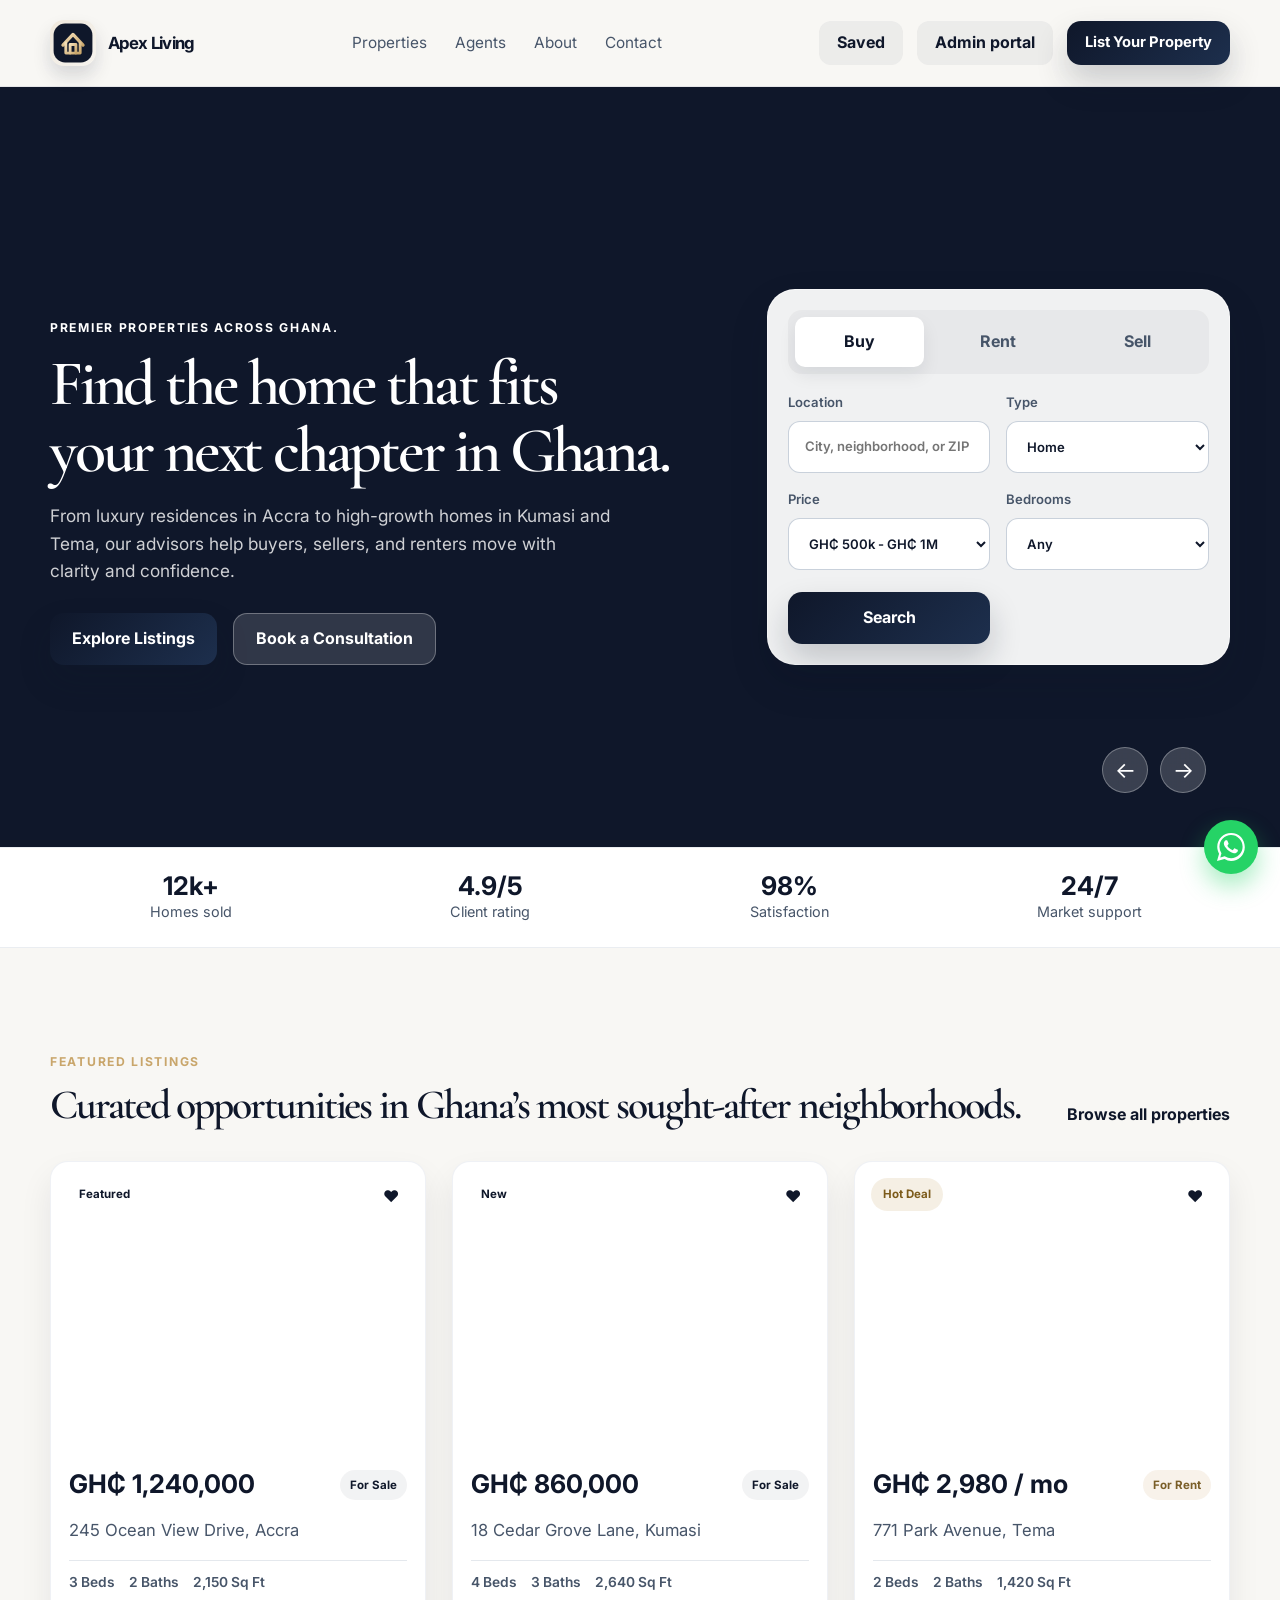
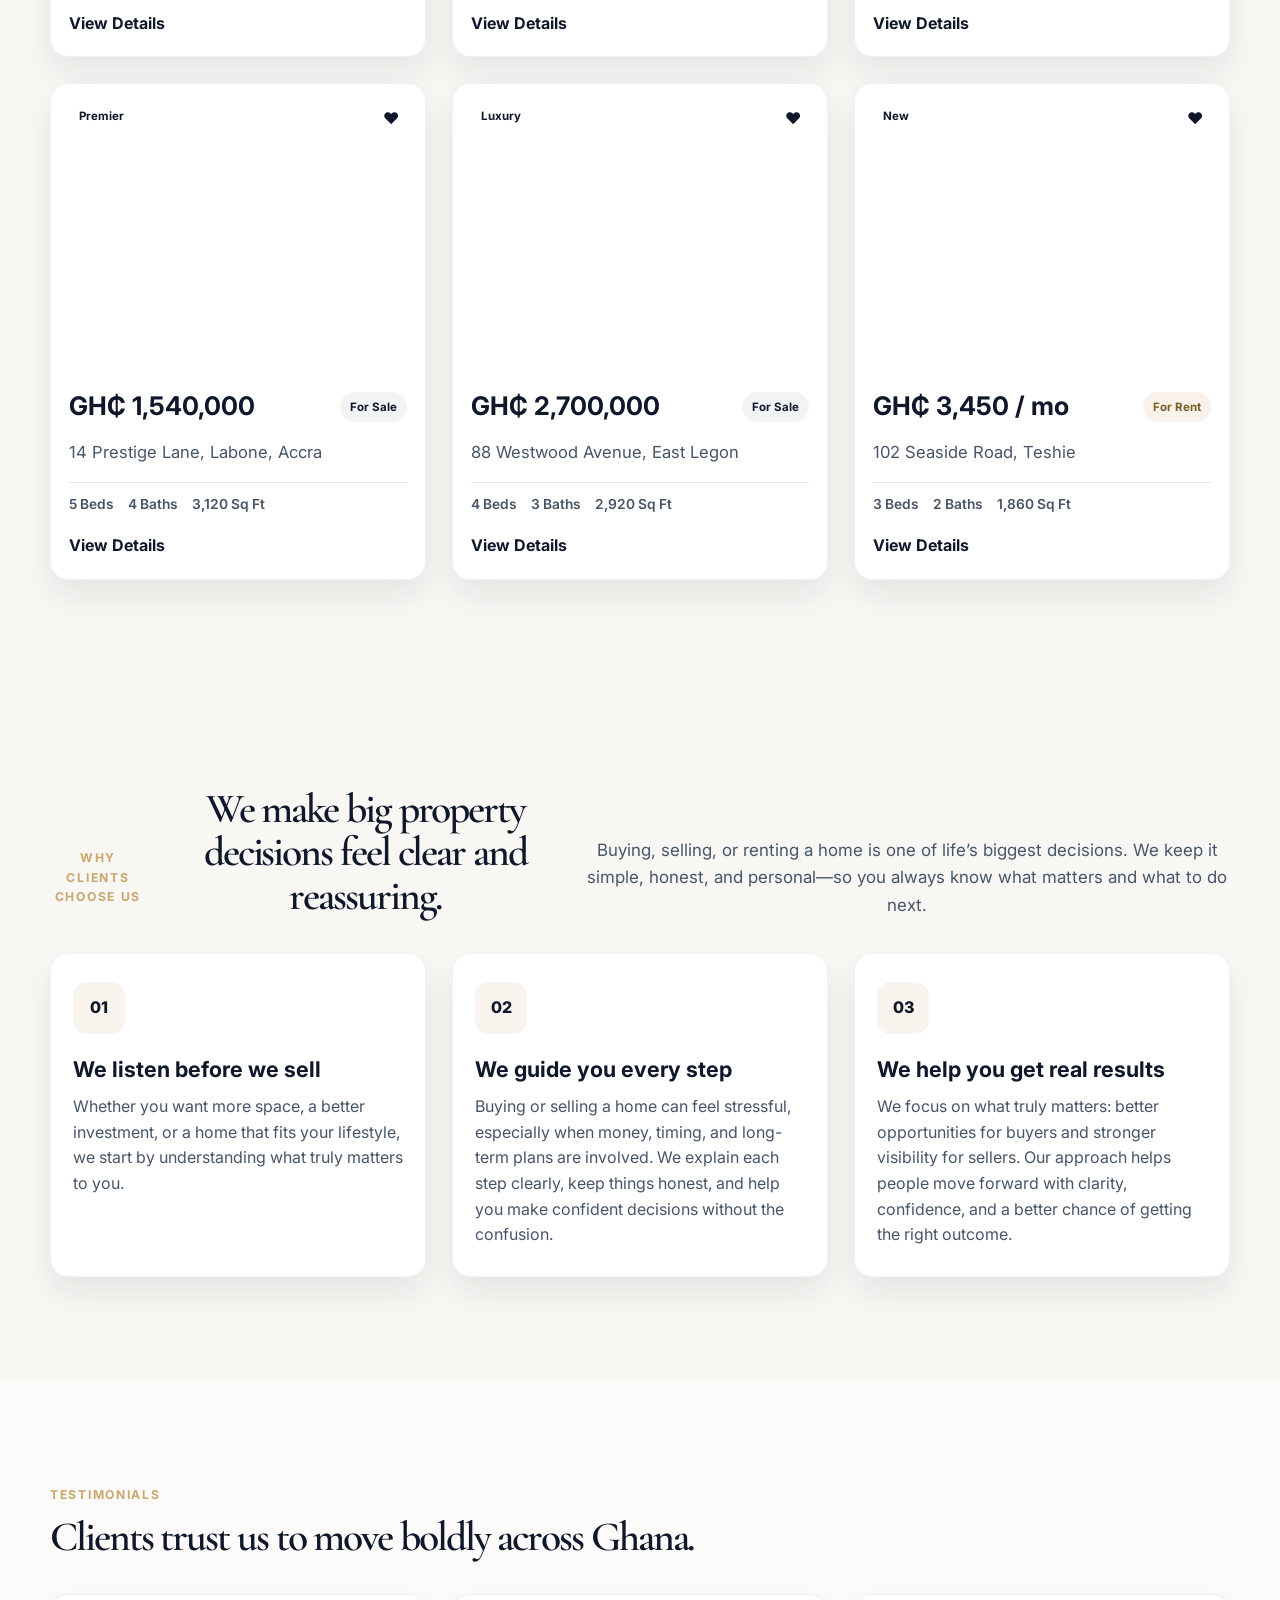
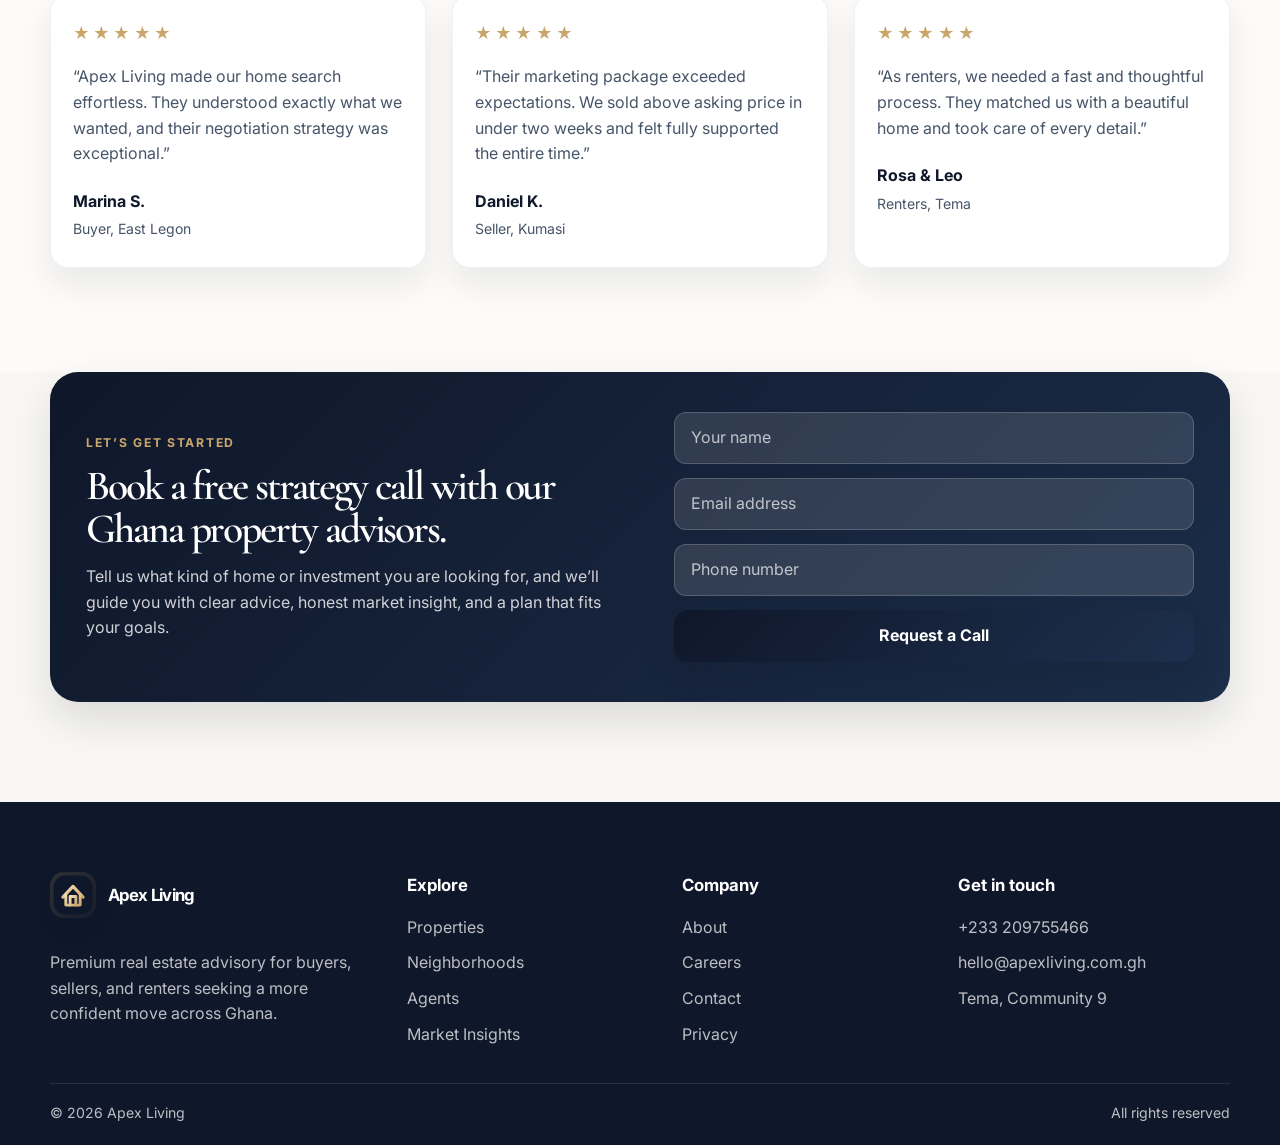
==== index.html @ fe2a69ac "Initial import of real estate website" ====
<!DOCTYPE html>
<html lang="en">
  <head>
    <meta charset="UTF-8" />
    <meta name="viewport" content="width=device-width, initial-scale=1.0" />
    <title>Apex Living | Luxury Real Estate</title>
    <meta
      name="description"
      content="Discover premium homes, rentals, and investment opportunities across Ghana with Apex Living."
    />
    <meta name="author" content="Apex Living" />
    <meta name="robots" content="index, follow" />
    <meta property="og:title" content="Apex Living | Luxury Real Estate in Ghana" />
    <meta
      property="og:description"
      content="Premium property listings, trusted advisors, and seamless guidance for buying, selling, and renting in Ghana."
    />
    <meta property="og:type" content="website" />
    <meta property="og:url" content="https://www.apexliving.com.gh/" />
    <meta property="og:image" content="https://www.apexliving.com.gh/og-image.jpg" />
    <meta name="twitter:card" content="summary_large_image" />
    <meta name="twitter:title" content="Apex Living | Luxury Real Estate in Ghana" />
    <meta
      name="twitter:description"
      content="Premium homes and expert property guidance across Ghana."
    />
    <link rel="canonical" href="https://www.apexliving.com.gh/" />
    <link rel="preconnect" href="https://fonts.googleapis.com" />
    <link rel="preconnect" href="https://fonts.gstatic.com" crossorigin />
    <link
      href="https://fonts.googleapis.com/css2?family=Cormorant+Garamond:wght@500;600;700&family=Inter:wght@400;500;600;700;800&display=swap"
      rel="stylesheet"
    />
    <link rel="stylesheet" href="styles.css" />
  </head>
  <body>
    <header class="site-header">
      <div class="container nav-wrap">
        <a class="brand" href="#" aria-label="Apex Living home">
          <span class="brand-mark" aria-hidden="true">
            <svg viewBox="0 0 64 64" xmlns="http://www.w3.org/2000/svg">
              <defs>
                <linearGradient id="apex-brand-gradient" x1="0%" x2="100%" y1="0%" y2="100%">
                  <stop offset="0%" stop-color="#f4dfb8" />
                  <stop offset="100%" stop-color="#c9a66b" />
                </linearGradient>
              </defs>
              <rect x="5" y="5" width="54" height="54" rx="16" fill="#0f172a" />
              <path d="M18 35L32 20L46 35" fill="none" stroke="url(#apex-brand-gradient)" stroke-width="4.5" stroke-linecap="round" stroke-linejoin="round"/>
              <path d="M22 32V46H42V32" fill="none" stroke="url(#apex-brand-gradient)" stroke-width="4" stroke-linecap="round" stroke-linejoin="round"/>
              <path d="M28 46V34H36V46" fill="none" stroke="url(#apex-brand-gradient)" stroke-width="4" stroke-linecap="round" stroke-linejoin="round"/>
            </svg>
          </span>
          <span>Apex Living</span>
        </a>

        <nav class="main-nav" aria-label="Main navigation">
          <a href="#properties">Properties</a>
          <a href="#agents">Agents</a>
          <a href="#about">About</a>
          <a href="#contact">Contact</a>
        </nav>

        <div class="nav-actions">
          <button class="nav-link-btn" aria-label="Saved properties">Saved</button>
          <a class="nav-link-btn" href="admin.html">Admin portal</a>
          <a class="primary-btn small" href="admin.html#add-property">List Your Property</a>
        </div>
      </div>
    </header>

    <main>
      <section class="hero" aria-label="Featured properties slideshow">
        <div class="hero-overlay"></div>
        <div class="hero-controls" aria-label="Slideshow controls">
          <button type="button" class="slide-btn prev-btn" aria-label="Previous slide">←</button>
          <button type="button" class="slide-btn next-btn" aria-label="Next slide">→</button>
        </div>
        <div class="container hero-inner">
          <div class="hero-copy">
            <p class="eyebrow">Premier properties across Ghana.</p>
            <h1>Find the home that fits your next chapter in Ghana.</h1>
            <p class="hero-text">
              From luxury residences in Accra to high-growth homes in Kumasi and Tema, our advisors help
              buyers, sellers, and renters move with clarity and confidence.
            </p>
            <div class="hero-cta-row">
              <a class="primary-btn" href="#properties">Explore Listings</a>
              <a class="secondary-btn" href="#consultation">Book a Consultation</a>
            </div>
          </div>

          <div class="search-card" aria-label="Search properties">
            <div class="search-tabs" role="tablist" aria-label="Property search mode">
              <button class="tab active" data-tab="buy" role="tab" aria-selected="true">Buy</button>
              <button class="tab" data-tab="rent" role="tab" aria-selected="false">Rent</button>
              <button class="tab" data-tab="sell" role="tab" aria-selected="false">Sell</button>
            </div>

            <form class="search-form">
              <label>
                <span>Location</span>
                <input type="text" placeholder="City, neighborhood, or ZIP" />
              </label>

              <label>
                <span>Type</span>
                <select>
                  <option>Home</option>
                  <option>Apartment</option>
                  <option>Townhome</option>
                  <option>Villa</option>
                  <option>Condo</option>
                </select>
              </label>

              <label>
                <span>Price</span>
                <select>
                  <option>GH₵ 500k - GH₵ 1M</option>
                  <option>GH₵ 1M - GH₵ 2M</option>
                  <option>GH₵ 2M - GH₵ 5M</option>
                  <option>GH₵ 5M+</option>
                </select>
              </label>

              <label>
                <span>Bedrooms</span>
                <select>
                  <option>Any</option>
                  <option>1+</option>
                  <option>2+</option>
                  <option>3+</option>
                  <option>4+</option>
                </select>
              </label>

              <button type="submit" class="primary-btn search-btn">Search</button>
            </form>
          </div>
        </div>
      </section>

      <section class="trust-bar">
        <div class="container trust-grid">
          <div><strong>12k+</strong><span>Homes sold</span></div>
          <div><strong>4.9/5</strong><span>Client rating</span></div>
          <div><strong>98%</strong><span>Satisfaction</span></div>
          <div><strong>24/7</strong><span>Market support</span></div>
        </div>
      </section>

      <section class="section" id="properties">
        <div class="container">
          <div class="section-heading">
            <div>
              <p class="eyebrow accent">Featured listings</p>
              <h2>Curated opportunities in Ghana’s most sought-after neighborhoods.</h2>
            </div>
            <a href="#" class="inline-link">Browse all properties</a>
          </div>

          <div class="property-grid">
            <article class="property-card">
              <div class="property-image image-one">
                <span class="badge">Featured</span>
                <button class="save-btn" aria-label="Save listing">♥</button>
              </div>
              <div class="property-content">
                <div class="price-row">
                  <h3>GH₵ 1,240,000</h3>
                  <span class="status">For Sale</span>
                </div>
                <p class="address">245 Ocean View Drive, Accra</p>
                <div class="stats">
                  <span>3 Beds</span>
                  <span>2 Baths</span>
                  <span>2,150 Sq Ft</span>
                </div>
                <button class="text-btn view-details" data-house="accra-villa">View Details</button>
              </div>
            </article>

            <article class="property-card">
              <div class="property-image image-two">
                <span class="badge">New</span>
                <button class="save-btn" aria-label="Save listing">♥</button>
              </div>
              <div class="property-content">
                <div class="price-row">
                  <h3>GH₵ 860,000</h3>
                  <span class="status">For Sale</span>
                </div>
                <p class="address">18 Cedar Grove Lane, Kumasi</p>
                <div class="stats">
                  <span>4 Beds</span>
                  <span>3 Baths</span>
                  <span>2,640 Sq Ft</span>
                </div>
                <button class="text-btn view-details" data-house="kumasi-home">View Details</button>
              </div>
            </article>

            <article class="property-card">
              <div class="property-image image-three">
                <span class="badge hot">Hot Deal</span>
                <button class="save-btn" aria-label="Save listing">♥</button>
              </div>
              <div class="property-content">
                <div class="price-row">
                  <h3>GH₵ 2,980 / mo</h3>
                  <span class="status rent">For Rent</span>
                </div>
                <p class="address">771 Park Avenue, Tema</p>
                <div class="stats">
                  <span>2 Beds</span>
                  <span>2 Baths</span>
                  <span>1,420 Sq Ft</span>
                </div>
                <button class="text-btn view-details" data-house="tema-apartment">View Details</button>
              </div>
            </article>
          </div>

          <div class="property-detail-panel" id="property-detail-panel" hidden>
            <div class="detail-shell">
              <button type="button" class="detail-close" aria-label="Close property details">×</button>

              <div class="detail-gallery">
                <button type="button" class="gallery-nav gallery-prev" aria-label="Previous image">←</button>
                <div class="gallery-frame">
                  <img id="detail-image" src="" alt="Property gallery view" />
                </div>
                <button type="button" class="gallery-nav gallery-next" aria-label="Next image">→</button>
              </div>

              <div class="detail-content">
                <span class="detail-status" id="detail-status">For Sale</span>
                <h3 id="detail-title">Property Name</h3>
                <p class="detail-address" id="detail-address">Address</p>
                <div class="detail-price-row">
                  <strong id="detail-price">GH₵ 0</strong>
                  <span id="detail-meta">3 Beds • 2 Baths</span>
                </div>
                <p class="detail-description" id="detail-description">
                  Elegant property description.
                </p>
                <div class="room-highlight-box">
                  <h4>Home Highlights</h4>
                  <ul class="detail-room-highlights" id="detail-room-highlights"></ul>
                </div>
                <ul class="detail-specs" id="detail-specs"></ul>

                <div class="booking-box">
                  <h4>Book and pay</h4>
                  <form class="purchase-form" id="purchase-form">
                    <div class="purchase-form-grid">
                      <label>
                        <span>Full name</span>
                        <input type="text" name="buyerName" placeholder="Your full name" required />
                      </label>
                      <label>
                        <span>Email</span>
                        <input type="email" name="buyerEmail" placeholder="you@example.com" required />
                      </label>
                    </div>

                    <div class="purchase-form-grid">
                      <label>
                        <span>Phone</span>
                        <input type="tel" name="buyerPhone" placeholder="+233 24 000 0000" required />
                      </label>
                      <label>
                        <span>Payment plan</span>
                        <select name="paymentPlan" class="payment-plan">
                          <option value="Full payment">Full payment</option>
                          <option value="25% deposit">25% deposit</option>
                          <option value="Installment plan">Installment plan</option>
                        </select>
                      </label>
                    </div>

                    <div class="payment-summary">
                      <span>Property price</span>
                      <strong class="checkout-price">GH₵ 0</strong>
                    </div>

                    <label>
                      <span>Deposit amount</span>
                      <input type="number" name="depositAmount" class="payment-amount" min="1" value="1" required />
                    </label>

                    <div class="card-box">
                      <label>
                        <span>Card number</span>
                        <input type="text" name="cardNumber" placeholder="1234 5678 9012 3456" maxlength="19" inputmode="numeric" required />
                      </label>
                      <div class="card-row">
                        <label>
                          <span>Expiry</span>
                          <input type="text" name="cardExpiry" placeholder="MM/YY" maxlength="5" required />
                        </label>
                        <label>
                          <span>CVV</span>
                          <input type="text" name="cardCvv" placeholder="123" maxlength="4" inputmode="numeric" required />
                        </label>
                      </div>
                    </div>

                    <button type="submit" class="primary-btn">Continue to secure payment</button>
                    <p class="purchase-status" aria-live="polite"></p>
                  </form>
                </div>
              </div>
            </div>
          </div>
        </div>
      </section>

      <section class="section values-section" id="about">
        <div class="container">
          <div class="section-heading center">
            <p class="eyebrow accent">Why clients choose us</p>
            <h2>We make big property decisions feel clear and reassuring.</h2>
            <p class="section-intro">
              Buying, selling, or renting a home is one of life’s biggest decisions. We keep it simple,
              honest, and personal—so you always know what matters and what to do next.
            </p>
          </div>

          <div class="value-grid">
            <div class="value-card">
              <div class="icon">01</div>
              <h3>We listen before we sell</h3>
              <p>
                Whether you want more space, a better investment, or a home that fits your lifestyle,
                we start by understanding what truly matters to you.
              </p>
            </div>
            <div class="value-card">
              <div class="icon">02</div>
              <h3>We guide you every step</h3>
              <p>
                Buying or selling a home can feel stressful, especially when money, timing, and long-term
                plans are involved. We explain each step clearly, keep things honest, and help you make
                confident decisions without the confusion.
              </p>
            </div>
            <div class="value-card">
              <div class="icon">03</div>
              <h3>We help you get real results</h3>
              <p>
                We focus on what truly matters: better opportunities for buyers and stronger visibility for
                sellers. Our approach helps people move forward with clarity, confidence, and a better
                chance of getting the right outcome.
              </p>
            </div>
          </div>
        </div>
      </section>

      <section class="section testimonials">
        <div class="container">
          <div class="section-heading">
            <div>
              <p class="eyebrow accent">Testimonials</p>
              <h2>Clients trust us to move boldly across Ghana.</h2>
            </div>
          </div>

          <div class="testimonial-grid">
            <article class="testimonial-card">
              <div class="stars">★★★★★</div>
              <p>
                “Apex Living made our home search effortless. They understood exactly what we wanted,
                and their negotiation strategy was exceptional.”
              </p>
              <div class="person">
                <strong>Marina S.</strong>
                <span>Buyer, East Legon</span>
              </div>
            </article>

            <article class="testimonial-card">
              <div class="stars">★★★★★</div>
              <p>
                “Their marketing package exceeded expectations. We sold above asking price in under two
                weeks and felt fully supported the entire time.”
              </p>
              <div class="person">
                <strong>Daniel K.</strong>
                <span>Seller, Kumasi</span>
              </div>
            </article>

            <article class="testimonial-card">
              <div class="stars">★★★★★</div>
              <p>
                “As renters, we needed a fast and thoughtful process. They matched us with a beautiful home
                and took care of every detail.”
              </p>
              <div class="person">
                <strong>Rosa & Leo</strong>
                <span>Renters, Tema</span>
              </div>
            </article>
          </div>
        </div>
      </section>

      <section class="cta-section" id="consultation">
        <div class="container cta-box">
          <div>
            <p class="eyebrow accent">Let’s get started</p>
            <h2>Book a free strategy call with our Ghana property advisors.</h2>
            <p class="cta-copy">
              Tell us what kind of home or investment you are looking for, and we’ll guide you with clear
              advice, honest market insight, and a plan that fits your goals.
            </p>
          </div>
          <form class="cta-form">
            <input type="text" placeholder="Your name" aria-label="Your name" />
            <input type="email" placeholder="Email address" aria-label="Email address" />
            <input type="tel" placeholder="Phone number" aria-label="Phone number" />
            <button class="primary-btn" type="submit">Request a Call</button>
          </form>
        </div>
      </section>
    </main>

    <footer class="site-footer" id="contact">
      <div class="container footer-grid">
        <div>
          <a class="brand" href="#" aria-label="Apex Living home">
            <span class="brand-mark" aria-hidden="true">
              <svg viewBox="0 0 64 64" xmlns="http://www.w3.org/2000/svg">
                <defs>
                  <linearGradient id="apex-brand-gradient-footer" x1="0%" x2="100%" y1="0%" y2="100%">
                    <stop offset="0%" stop-color="#f4dfb8" />
                    <stop offset="100%" stop-color="#c9a66b" />
                  </linearGradient>
                </defs>
                <rect x="5" y="5" width="54" height="54" rx="16" fill="#0f172a" />
                <path d="M18 35L32 20L46 35" fill="none" stroke="url(#apex-brand-gradient-footer)" stroke-width="4.5" stroke-linecap="round" stroke-linejoin="round"/>
                <path d="M22 32V46H42V32" fill="none" stroke="url(#apex-brand-gradient-footer)" stroke-width="4" stroke-linecap="round" stroke-linejoin="round"/>
                <path d="M28 46V34H36V46" fill="none" stroke="url(#apex-brand-gradient-footer)" stroke-width="4" stroke-linecap="round" stroke-linejoin="round"/>
              </svg>
            </span>
            <span>Apex Living</span>
          </a>
          <p>
            Premium real estate advisory for buyers, sellers, and renters seeking a more confident move across Ghana.
          </p>
        </div>

        <div>
          <h3>Explore</h3>
          <ul>
            <li><a href="#">Properties</a></li>
            <li><a href="#">Neighborhoods</a></li>
            <li><a href="#">Agents</a></li>
            <li><a href="#">Market Insights</a></li>
          </ul>
        </div>

        <div>
          <h3>Company</h3>
          <ul>
            <li><a href="#">About</a></li>
            <li><a href="#">Careers</a></li>
            <li><a href="#">Contact</a></li>
            <li><a href="#">Privacy</a></li>
          </ul>
        </div>

        <div>
          <h3>Get in touch</h3>
          <ul>
            <li><a href="tel:+233209755466">+233 209755466</a></li>
            <li><a href="mailto:hello@apexliving.com.gh">hello@apexliving.com.gh</a></li>
            <li>Tema, Community 9</li>
          </ul>
        </div>
      </div>

      <div class="container footer-bottom">
        <span>© <span id="year"></span> Apex Living</span>
        <span>All rights reserved</span>
      </div>
    </footer>

    <a
      class="whatsapp-float"
      href="https://wa.me/233209755466?text=Hello%20Apex%20Living"
      target="_blank"
      rel="noopener noreferrer"
      aria-label="Chat on WhatsApp"
    >
      <svg viewBox="0 0 24 24" aria-hidden="true" focusable="false">
        <path
          d="M20.52 3.48A11.86 11.86 0 0 0 12.03 0C5.55 0 .22 5.33.22 11.81c0 2.08.54 4.11 1.56 5.9L0 24l6.48-1.7A11.8 11.8 0 0 0 12.03 24c6.48 0 11.81-5.33 11.81-11.81 0-3.16-1.23-6.14-3.32-8.71Zm-8.49 18.12h-.01a9.84 9.84 0 0 1-5.02-1.38l-.36-.21-3.84 1.01 1.03-3.75-.24-.38A9.75 9.75 0 0 1 2.1 11.8 9.92 9.92 0 1 1 12.03 21.6Zm5.42-7.4c-.3-.15-1.77-.87-2.05-.97-.28-.1-.48-.15-.68.15-.2.3-.77.97-.94 1.17-.17.2-.35.23-.65.08-.3-.15-1.27-.47-2.42-1.49-.89-.79-1.49-1.77-1.67-2.06-.17-.3-.02-.46.13-.61.14-.14.3-.35.45-.52.15-.17.2-.3.3-.5.1-.2.05-.38-.03-.52-.08-.15-.68-1.64-.94-2.24-.25-.59-.51-.51-.68-.52l-.58-.01c-.2 0-.52.07-.79.38-.27.3-1.03 1.01-1.03 2.46 0 1.45 1.06 2.85 1.21 3.05.15.2 2.08 3.18 5.04 4.46.7.3 1.25.48 1.68.62.71.22 1.35.19 1.86.12.57-.08 1.77-.72 2.02-1.42.25-.7.25-1.31.18-1.43-.07-.12-.27-.2-.57-.35Z"
        />
      </svg>
    </a>

    <script src="script.js"></script>
  </body>
</html>
---- styles.css ----
:root {
  --navy-900: #0f172a;
  --navy-800: #1e293b;
  --slate-700: #475569;
  --slate-500: #64748b;
  --slate-300: #cbd5e1;
  --cream-100: #f8f7f4;
  --white: #ffffff;
  --gold-500: #c9a66b;
  --gold-200: #e6d2a9;
  --shadow-soft: 0 18px 40px rgba(15, 23, 42, 0.12);
  --shadow-card: 0 16px 32px rgba(15, 23, 42, 0.08);
  --radius-xl: 28px;
  --radius-lg: 18px;
  --radius-md: 12px;
  --container: min(1180px, calc(100% - 32px));
}

* {
  box-sizing: border-box;
}

html {
  scroll-behavior: smooth;
}

body {
  margin: 0;
  font-family: "Inter", sans-serif;
  background: var(--cream-100);
  color: var(--navy-900);
  line-height: 1.6;
}

img {
  max-width: 100%;
  display: block;
}

a {
  text-decoration: none;
  color: inherit;
}

button,
input,
select {
  font: inherit;
}

button {
  cursor: pointer;
  border: none;
}

.whatsapp-float {
  position: fixed;
  right: 22px;
  bottom: 26px;
  z-index: 50;
  width: 54px;
  height: 54px;
  display: inline-flex;
  align-items: center;
  justify-content: center;
  border-radius: 50%;
  background: #25d366;
  box-shadow: 0 12px 24px rgba(37, 211, 102, 0.4);
  transition: transform 0.2s ease, box-shadow 0.2s ease;
}

.whatsapp-float:hover {
  transform: translateY(-2px) scale(1.02);
  box-shadow: 0 16px 30px rgba(37, 211, 102, 0.5);
}

.whatsapp-float svg {
  width: 28px;
  height: 28px;
  fill: #ffffff;
}

.container {
  width: var(--container);
  margin: 0 auto;
}

.site-header {
  position: sticky;
  top: 0;
  z-index: 40;
  backdrop-filter: blur(12px);
  background: rgba(248, 247, 244, 0.82);
  border-bottom: 1px solid rgba(71, 85, 105, 0.1);
}

.nav-wrap {
  display: flex;
  align-items: center;
  justify-content: space-between;
  padding: 20px 0;
}

.brand {
  display: inline-flex;
  align-items: center;
  gap: 12px;
  font-weight: 700;
  letter-spacing: -0.04em;
  font-size: 1.05rem;
}

.brand-mark {
  width: 46px;
  height: 46px;
  border-radius: 14px;
  overflow: hidden;
  display: inline-flex;
  align-items: center;
  justify-content: center;
  box-shadow: 0 10px 18px rgba(15, 23, 42, 0.14);
  background: linear-gradient(135deg, rgba(201, 166, 107, 0.18), rgba(201, 166, 107, 0.04));
}

.brand-mark svg {
  width: 100%;
  height: 100%;
  display: block;
}

.main-nav {
  display: flex;
  align-items: center;
  gap: 28px;
  color: var(--slate-700);
  font-size: 0.96rem;
}

.main-nav a {
  position: relative;
  transition: color 0.2s ease;
}

.main-nav a:hover {
  color: var(--navy-900);
}

.main-nav a::after {
  content: "";
  position: absolute;
  left: 0;
  bottom: -8px;
  width: 100%;
  height: 2px;
  background: var(--gold-500);
  transform: scaleX(0);
  transform-origin: left;
  transition: transform 0.25s ease;
}

.main-nav a:hover::after {
  transform: scaleX(1);
}

.nav-actions {
  display: flex;
  align-items: center;
  gap: 14px;
}

.nav-link-btn {
  background: transparent;
  color: var(--navy-900);
  font-weight: 600;
}

.primary-btn,
.secondary-btn {
  display: inline-flex;
  align-items: center;
  justify-content: center;
  min-height: 52px;
  border-radius: 14px;
  padding: 0 22px;
  font-weight: 700;
  transition: transform 0.2s ease, box-shadow 0.2s ease, background 0.2s ease;
}

.primary-btn {
  background: linear-gradient(135deg, var(--navy-900), #1d2f4d);
  color: var(--white);
  box-shadow: 0 16px 32px rgba(15, 23, 42, 0.2);
}

.primary-btn:hover,
.secondary-btn:hover,
.text-btn:hover,
.tab:hover,
.save-btn:hover {
  transform: translateY(-1px);
}

.secondary-btn {
  background: rgba(255, 255, 255, 0.14);
  color: var(--white);
  border: 1px solid rgba(255, 255, 255, 0.3);
}

.primary-btn.small {
  min-height: 44px;
  padding: 0 18px;
  font-size: 0.92rem;
}

.hero {
  position: relative;
  min-height: 760px;
  display: flex;
  align-items: center;
  overflow: hidden;
  background: var(--navy-900);
}

.hero::before,
.hero::after {
  content: "";
  position: absolute;
  inset: 0;
  background-size: cover;
  background-position: center;
  transition: opacity 1.2s ease-in-out, transform 10s ease;
}

.hero::before {
  background-image: url("https://images.unsplash.com/photo-1494526585095-c41746248156?auto=format&fit=crop&w=1800&q=80");
  opacity: 1;
  transform: scale(1.06);
}

.hero::after {
  background-image: url("https://images.unsplash.com/photo-1505693416388-ac5ce068fe85?auto=format&fit=crop&w=1800&q=80");
  opacity: 0;
  transform: scale(1.09);
}

.hero.is-2::before {
  opacity: 0;
}

.hero.is-2::after {
  opacity: 1;
}

.hero-overlay {
  position: absolute;
  inset: 0;
  background: linear-gradient(90deg, rgba(15, 23, 42, 0.78), rgba(15, 23, 42, 0.3));
  z-index: 1;
}

.hero-controls {
  position: absolute;
  right: calc((100vw - var(--container)) / 2 + 24px);
  bottom: 54px;
  z-index: 3;
  display: flex;
  gap: 12px;
}

.slide-btn {
  width: 46px;
  height: 46px;
  border-radius: 50%;
  background: rgba(255, 255, 255, 0.18);
  color: var(--white);
  border: 1px solid rgba(255, 255, 255, 0.3);
  backdrop-filter: blur(10px);
  font-size: 1.4rem;
  line-height: 1;
}

.hero-inner {
  position: relative;
  z-index: 2;
  display: grid;
  grid-template-columns: 1.3fr 0.9fr;
  gap: 48px;
  align-items: end;
  padding: 90px 0 70px;
}

.hero-copy {
  color: var(--white);
  max-width: 620px;
}

.eyebrow {
  margin: 0 0 12px;
  text-transform: uppercase;
  letter-spacing: 0.14em;
  font-size: 0.76rem;
  font-weight: 700;
}

.eyebrow.accent {
  color: var(--gold-500);
}

.hero-copy h1,
.section-heading h2,
.map-copy h2,
.cta-box h2 {
  margin: 0;
  letter-spacing: -0.05em;
  line-height: 1.05;
  font-family: "Cormorant Garamond", serif;
  font-weight: 600;
}

.hero-copy h1 {
  font-size: clamp(3.2rem, 5vw, 5.6rem);
  margin-bottom: 18px;
}

.hero-text {
  max-width: 560px;
  margin: 0;
  color: rgba(255, 255, 255, 0.8);
  font-size: 1.08rem;
}

.hero-cta-row {
  display: flex;
  align-items: center;
  gap: 16px;
  margin-top: 28px;
}

.search-card {
  background: rgba(255, 255, 255, 0.94);
  border: 1px solid rgba(255, 255, 255, 0.5);
  border-radius: var(--radius-xl);
  box-shadow: var(--shadow-soft);
  padding: 20px;
}

.search-tabs {
  display: grid;
  grid-template-columns: repeat(3, 1fr);
  gap: 10px;
  background: rgba(15, 23, 42, 0.04);
  padding: 7px;
  border-radius: 14px;
  margin-bottom: 18px;
}

.tab {
  padding: 12px 10px;
  border-radius: 10px;
  background: transparent;
  font-weight: 700;
  color: var(--slate-700);
}

.tab.active {
  background: var(--white);
  color: var(--navy-900);
  box-shadow: 0 8px 18px rgba(15, 23, 42, 0.08);
}

.search-form {
  display: grid;
  grid-template-columns: 1fr 1fr;
  gap: 16px;
}

.search-form label {
  display: flex;
  flex-direction: column;
  gap: 8px;
  color: var(--slate-700);
  font-size: 0.82rem;
  font-weight: 600;
}

.search-form input,
.search-form select,
.cta-form input {
  width: 100%;
  min-height: 52px;
  padding: 0 16px;
  border: 1px solid rgba(148, 163, 184, 0.5);
  background: var(--white);
  border-radius: 12px;
  color: var(--navy-900);
}

.search-btn {
  align-self: end;
  margin-top: 6px;
}

.trust-bar {
  background: var(--white);
  border-top: 1px solid rgba(148, 163, 184, 0.2);
  border-bottom: 1px solid rgba(148, 163, 184, 0.2);
}

.trust-grid {
  display: grid;
  grid-template-columns: repeat(4, minmax(0, 1fr));
  gap: 18px;
  padding: 24px 0;
}

.trust-grid div {
  display: flex;
  flex-direction: column;
  justify-content: center;
  align-items: center;
  text-align: center;
}

.trust-grid strong {
  font-size: clamp(1.5rem, 2vw, 2.2rem);
  line-height: 1.1;
  color: var(--navy-900);
}

.trust-grid span {
  color: var(--slate-700);
  font-size: 0.9rem;
}

.section {
  padding: 104px 0;
}

.section-heading {
  display: flex;
  align-items: end;
  justify-content: space-between;
  gap: 20px;
  margin-bottom: 34px;
}

.section-heading.center {
  justify-content: center;
  text-align: center;
}

.section-intro {
  max-width: 760px;
  margin: 18px auto 0;
  font-size: 1.06rem;
  color: var(--slate-700);
}

.section-heading h2,
.map-copy h2,
.cta-box h2 {
  font-size: clamp(2.6rem, 3vw, 3.7rem);
  color: var(--navy-900);
}

.inline-link {
  font-weight: 700;
  color: var(--navy-900);
}

.property-grid {
  display: grid;
  grid-template-columns: repeat(3, minmax(0, 1fr));
  gap: 26px;
}

.property-card {
  background: var(--white);
  border-radius: var(--radius-lg);
  overflow: hidden;
  box-shadow: var(--shadow-card);
  border: 1px solid rgba(148, 163, 184, 0.15);
  transition: transform 0.2s ease, box-shadow 0.2s ease;
}

.property-card:hover {
  transform: translateY(-4px);
  box-shadow: 0 18px 34px rgba(15, 23, 42, 0.12);
}

.property-image {
  position: relative;
  height: 280px;
  background-size: cover;
  background-position: center;
}

.image-one {
  background-image: url("https://images.unsplash.com/photo-1502672260266-1c1ef2d93688?auto=format&fit=crop&w=900&q=80");
}

.image-two {
  background-image: url("https://images.unsplash.com/photo-1484154218962-a197022b5858?auto=format&fit=crop&w=900&q=80");
}

.image-three {
  background-image: url("https://images.unsplash.com/photo-1494526585095-c41746248156?auto=format&fit=crop&w=900&q=80");
}

.badge {
  position: absolute;
  top: 16px;
  left: 16px;
  background: rgba(255, 255, 255, 0.92);
  color: var(--navy-900);
  padding: 7px 12px;
  border-radius: 999px;
  font-size: 0.72rem;
  font-weight: 700;
}

.badge.hot {
  background: rgba(201, 166, 107, 0.18);
  color: #7c5b1b;
}

.save-btn {
  position: absolute;
  top: 16px;
  right: 16px;
  width: 36px;
  height: 36px;
  border-radius: 50%;
  background: rgba(255, 255, 255, 0.85);
  color: var(--navy-900);
}

.property-content {
  padding: 22px 18px 20px;
}

.price-row {
  display: flex;
  justify-content: space-between;
  align-items: center;
  gap: 14px;
}

.price-row h3 {
  margin: 0;
  font-size: clamp(1.5rem, 2vw, 2rem);
  color: var(--navy-900);
}

.status {
  display: inline-flex;
  align-items: center;
  justify-content: center;
  min-height: 30px;
  padding: 0 10px;
  border-radius: 999px;
  background: rgba(15, 23, 42, 0.05);
  color: var(--navy-900);
  font-size: 0.72rem;
  font-weight: 700;
}

.status.rent {
  background: rgba(201, 166, 107, 0.14);
  color: #7a5e28;
}

.address {
  margin: 12px 0 16px;
  font-size: 1.04rem;
  color: var(--slate-700);
}

.stats {
  display: flex;
  align-items: center;
  gap: 14px;
  flex-wrap: wrap;
  padding-top: 10px;
  border-top: 1px solid rgba(148, 163, 184, 0.25);
  color: var(--slate-700);
  font-size: 0.86rem;
  font-weight: 600;
}

.text-btn {
  margin-top: 18px;
  background: transparent;
  color: var(--navy-900);
  font-weight: 700;
  padding: 0;
}

.property-detail-panel {
  margin-top: 30px;
}

.detail-shell {
  position: relative;
  display: grid;
  grid-template-columns: 1.2fr 0.8fr;
  gap: 28px;
  background: rgba(255, 255, 255, 0.96);
  border: 1px solid rgba(148, 163, 184, 0.18);
  border-radius: 26px;
  box-shadow: var(--shadow-soft);
  padding: 18px;
}

.detail-close {
  position: absolute;
  top: 16px;
  right: 16px;
  width: 40px;
  height: 40px;
  border-radius: 50%;
  background: rgba(15, 23, 42, 0.08);
  color: var(--navy-900);
  font-size: 1.5rem;
  line-height: 1;
  z-index: 2;
}

.detail-gallery {
  display: grid;
  grid-template-columns: 52px 1fr 52px;
  gap: 12px;
  align-items: center;
}

.gallery-nav {
  width: 46px;
  height: 46px;
  border-radius: 50%;
  background: rgba(15, 23, 42, 0.75);
  color: var(--white);
  font-size: 1.4rem;
}

.gallery-frame {
  height: 440px;
  border-radius: 18px;
  overflow: hidden;
  background: #dfe7ee;
}

.gallery-frame img {
  width: 100%;
  height: 100%;
  object-fit: cover;
}

.detail-content {
  display: flex;
  flex-direction: column;
  justify-content: center;
  padding: 8px 8px 8px 0;
}

.detail-status {
  display: inline-flex;
  width: fit-content;
  padding: 8px 12px;
  border-radius: 999px;
  background: rgba(201, 166, 107, 0.14);
  color: #7a5e28;
  font-size: 0.72rem;
  font-weight: 800;
  letter-spacing: 0.08em;
  text-transform: uppercase;
}

.detail-content h3 {
  margin: 18px 0 8px;
  font-size: clamp(2rem, 3vw, 2.8rem);
  line-height: 1.05;
  letter-spacing: -0.04em;
  color: var(--navy-900);
}

.detail-address {
  margin: 0;
  color: var(--slate-700);
  font-size: 1.05rem;
}

.detail-price-row {
  display: flex;
  align-items: center;
  justify-content: space-between;
  gap: 16px;
  padding: 18px 0;
  margin-top: 14px;
  border-top: 1px solid rgba(148, 163, 184, 0.2);
  border-bottom: 1px solid rgba(148, 163, 184, 0.2);
}

.detail-price-row strong {
  font-size: clamp(1.7rem, 2vw, 2.3rem);
  color: var(--navy-900);
}

.detail-price-row span {
  color: var(--slate-700);
  font-weight: 600;
}

.detail-description {
  margin: 18px 0 0;
  color: var(--slate-700);
}

.room-highlight-box {
  margin-top: 22px;
  padding: 16px 18px;
  border-radius: 16px;
  background: rgba(201, 166, 107, 0.08);
  border: 1px solid rgba(201, 166, 107, 0.18);
}

.room-highlight-box h4 {
  margin: 0 0 12px;
  font-size: 0.92rem;
  text-transform: uppercase;
  letter-spacing: 0.12em;
  color: var(--navy-900);
}

.detail-room-highlights {
  list-style: none;
  margin: 0;
  padding: 0;
  display: grid;
  gap: 8px;
  color: var(--navy-900);
  font-weight: 600;
}

.full-tour-btn {
  margin-top: 18px;
  width: fit-content;
}

.detail-specs {
  margin: 20px 0 0;
  list-style: none;
  padding: 0;
  display: grid;
  grid-template-columns: repeat(2, minmax(0, 1fr));
  gap: 12px 18px;
  color: var(--navy-900);
  font-weight: 600;
}

.detail-specs li {
  padding: 10px 12px;
  border-radius: 12px;
  background: rgba(15, 23, 42, 0.04);
}

.booking-box {
  margin-top: 24px;
  padding: 20px 18px;
  border-radius: 18px;
  border: 1px solid rgba(148, 163, 184, 0.2);
  background: linear-gradient(180deg, rgba(201, 166, 107, 0.06), rgba(15, 23, 42, 0.02));
}

.booking-box h4 {
  margin: 0 0 18px;
  font-size: 1.1rem;
  color: var(--navy-900);
}

.purchase-form {
  display: grid;
  gap: 16px;
}

.purchase-form-grid,
.card-row {
  display: grid;
  grid-template-columns: repeat(2, minmax(0, 1fr));
  gap: 12px;
}

.purchase-form label {
  display: flex;
  flex-direction: column;
  gap: 8px;
  color: var(--slate-700);
  font-size: 0.8rem;
  font-weight: 700;
}

.purchase-form input,
.purchase-form select {
  width: 100%;
  min-height: 46px;
  border-radius: 10px;
  border: 1px solid rgba(148, 163, 184, 0.45);
  padding: 0 12px;
  font: inherit;
  background: var(--white);
}

.payment-summary {
  display: flex;
  align-items: center;
  justify-content: space-between;
  gap: 12px;
  padding: 12px 14px;
  border-radius: 12px;
  background: rgba(15, 23, 42, 0.04);
  color: var(--navy-900);
  font-weight: 700;
}

.card-box {
  display: grid;
  gap: 12px;
  padding: 14px;
  border-radius: 12px;
  background: rgba(255, 255, 255, 0.7);
  border: 1px solid rgba(148, 163, 184, 0.18);
}

.purchase-status {
  min-height: 24px;
  margin: 0;
  font-size: 0.92rem;
  font-weight: 700;
  color: #166534;
}

@media (max-width: 980px) {
  .detail-shell {
    grid-template-columns: 1fr;
  }

  .gallery-frame {
    height: 340px;
  }
}

@media (max-width: 720px) {
  .detail-gallery {
    grid-template-columns: 1fr;
  }

  .gallery-nav {
    display: none;
  }

  .gallery-frame {
    height: 280px;
  }
}

.value-grid {
  display: grid;
  grid-template-columns: repeat(3, minmax(0, 1fr));
  gap: 26px;
}

.value-card {
  background: var(--white);
  border-radius: var(--radius-lg);
  padding: 28px 22px;
  border: 1px solid rgba(148, 163, 184, 0.15);
  box-shadow: var(--shadow-card);
}

.icon {
  width: 52px;
  height: 52px;
  border-radius: 14px;
  display: inline-flex;
  align-items: center;
  justify-content: center;
  background: rgba(201, 166, 107, 0.12);
  color: var(--navy-900);
  font-weight: 800;
  margin-bottom: 18px;
}

.value-card h3 {
  margin: 0 0 8px;
  font-size: 1.35rem;
}

.value-card p {
  margin: 0;
  color: var(--slate-700);
}

.testimonials {
  background: rgba(255, 255, 255, 0.45);
}

.testimonial-grid {
  display: grid;
  grid-template-columns: repeat(3, minmax(0, 1fr));
  gap: 26px;
}

.testimonial-card {
  background: var(--white);
  border-radius: var(--radius-lg);
  padding: 26px 22px;
  border: 1px solid rgba(148, 163, 184, 0.15);
  box-shadow: var(--shadow-card);
}

.stars {
  color: var(--gold-500);
  letter-spacing: 0.2em;
  margin-bottom: 18px;
}

.testimonial-card p {
  margin: 0;
  color: var(--slate-700);
}

.person {
  margin-top: 22px;
  display: flex;
  flex-direction: column;
  gap: 4px;
  color: var(--navy-900);
}

.person span {
  color: var(--slate-700);
  font-size: 0.88rem;
}

.cta-section {
  padding: 0 0 100px;
}

.cta-box {
  display: flex;
  justify-content: space-between;
  align-items: center;
  gap: 30px;
  background: linear-gradient(135deg, #0f172a, #1b2d48);
  color: var(--white);
  border-radius: var(--radius-xl);
  padding: 40px 36px;
  box-shadow: var(--shadow-soft);
}

.cta-box h2 {
  color: var(--white);
  max-width: 520px;
}

.cta-copy {
  max-width: 520px;
  margin: 12px 0 0;
  color: rgba(255, 255, 255, 0.8);
}

.cta-form {
  display: flex;
  flex-direction: column;
  gap: 14px;
  width: min(100%, 520px);
}

.cta-form input {
  background: rgba(255, 255, 255, 0.12);
  color: var(--white);
  border: 1px solid rgba(255, 255, 255, 0.18);
}

.cta-form input::placeholder {
  color: rgba(255, 255, 255, 0.7);
}

.site-footer {
  background: var(--navy-900);
  color: rgba(255, 255, 255, 0.8);
  padding: 70px 0 20px;
}

.footer-grid {
  display: grid;
  grid-template-columns: 1.2fr 0.9fr 0.9fr 1fr;
  gap: 30px;
}

.site-footer .brand {
  color: var(--white);
  margin-bottom: 16px;
}

.site-footer p,
.site-footer li,
.site-footer a,
.footer-bottom {
  color: rgba(255, 255, 255, 0.72);
}

.site-footer h3 {
  margin: 0 0 16px;
  color: var(--white);
  font-size: 1.05rem;
}

.site-footer ul {
  list-style: none;
  margin: 0;
  padding: 0;
  display: grid;
  gap: 10px;
}

.footer-bottom {
  margin-top: 36px;
  padding-top: 18px;
  border-top: 1px solid rgba(255, 255, 255, 0.1);
  display: flex;
  justify-content: space-between;
  gap: 18px;
  font-size: 0.88rem;
}

@media (max-width: 980px) {
  .hero-inner,
  .map-layout,
  .cta-box,
  .footer-grid,
  .property-grid,
  .value-grid,
  .testimonial-grid {
    grid-template-columns: 1fr;
  }

  .hero-inner {
    padding-top: 60px;
  }

  .cta-box {
    align-items: start;
  }

  .main-nav {
    display: none;
  }

  .property-grid,
  .value-grid,
  .testimonial-grid {
    display: grid;
  }
}

@media (max-width: 720px) {
  .nav-actions {
    gap: 10px;
  }

  .nav-link-btn {
    display: none;
  }

  .search-form {
    grid-template-columns: 1fr;
  }

  .hero {
    min-height: 680px;
  }

  .hero-copy h1 {
    font-size: 3rem;
  }

  .hero-cta-row,
  .cta-form,
  .section-heading,
  .footer-bottom {
    flex-direction: column;
    align-items: flex-start;
  }

  .trust-grid {
    grid-template-columns: repeat(2, minmax(0, 1fr));
  }

  .search-card,
  .cta-box {
    padding: 18px;
  }
}

.admin-page {
  padding: 54px 0 80px;
}

.admin-shell {
  display: grid;
  grid-template-columns: 280px minmax(0, 1fr);
  gap: 28px;
  align-items: start;
}

.admin-sidebar,
.table-card,
.form-card,
.stat-card {
  background: var(--white);
  border: 1px solid rgba(148, 163, 184, 0.15);
  border-radius: 22px;
  box-shadow: var(--shadow-card);
}

.admin-sidebar {
  position: sticky;
  top: 96px;
  padding: 24px 18px;
}

.admin-brand-block {
  padding: 8px 8px 20px;
  border-bottom: 1px solid rgba(148, 163, 184, 0.14);
}

.admin-brand-block h1 {
  margin: 0;
  font-size: 2rem;
  letter-spacing: -0.04em;
}

.admin-nav {
  display: grid;
  gap: 10px;
  margin-top: 18px;
}

.admin-tab {
  width: 100%;
  text-align: left;
  background: rgba(15, 23, 42, 0.03);
  color: var(--navy-900);
  padding: 12px 14px;
  border-radius: 12px;
  font-weight: 700;
}

.admin-tab.active {
  background: linear-gradient(135deg, var(--navy-900), #1d2f4d);
  color: var(--white);
}

.admin-content {
  min-width: 0;
}

.admin-panel {
  display: none;
}

.admin-panel.active {
  display: block;
}

.panel-header {
  margin-bottom: 22px;
}

.panel-header h2 {
  margin: 0;
  font-size: clamp(2.2rem, 3vw, 3.2rem);
  letter-spacing: -0.04em;
  font-family: "Cormorant Garamond", serif;
}

.stats-grid {
  display: grid;
  grid-template-columns: repeat(4, minmax(0, 1fr));
  gap: 18px;
  margin-bottom: 22px;
}

.stat-card {
  padding: 22px 18px;
}

.stat-card span {
  display: block;
  color: var(--slate-700);
  font-size: 0.8rem;
  text-transform: uppercase;
  letter-spacing: 0.12em;
  margin-bottom: 10px;
}

.stat-card strong {
  font-size: clamp(2rem, 3vw, 2.7rem);
  letter-spacing: -0.04em;
}

.table-card {
  padding: 20px 18px;
}

.table-header {
  display: flex;
  justify-content: space-between;
  gap: 12px;
  align-items: center;
  margin-bottom: 18px;
}

.table-header h3 {
  margin: 0;
  font-size: 1.3rem;
}

.muted-label {
  color: var(--slate-700);
  font-size: 0.82rem;
}

.table-wrap {
  overflow-x: auto;
}

.admin-table {
  width: 100%;
  border-collapse: collapse;
}

.admin-table th,
.admin-table td {
  padding: 14px 12px;
  text-align: left;
  border-bottom: 1px solid rgba(148, 163, 184, 0.18);
  vertical-align: top;
}

.admin-table th {
  color: var(--slate-700);
  font-size: 0.78rem;
  letter-spacing: 0.08em;
  text-transform: uppercase;
}

.admin-table td {
  color: var(--navy-900);
  font-size: 0.95rem;
}

.status-pill {
  display: inline-flex;
  align-items: center;
  justify-content: center;
  min-height: 30px;
  padding: 0 12px;
  border-radius: 999px;
  font-size: 0.72rem;
  font-weight: 800;
  letter-spacing: 0.04em;
  text-transform: uppercase;
}

.status-pill.ok {
  background: rgba(34, 197, 94, 0.12);
  color: #166534;
}

.status-pill.pending {
  background: rgba(201, 166, 107, 0.14);
  color: #7a5e28;
}

.remove-property-btn {
  display: inline-flex;
  align-items: center;
  justify-content: center;
  min-height: 38px;
  padding: 0 14px;
  border-radius: 10px;
  background: rgba(220, 38, 38, 0.1);
  color: #991b1b;
  border: 1px solid rgba(220, 38, 38, 0.18);
  font-weight: 800;
  letter-spacing: 0.02em;
  transition: background 0.2s ease, transform 0.2s ease;
}

.remove-property-btn:hover {
  background: rgba(220, 38, 38, 0.16);
  transform: translateY(-1px);
}

.form-card {
  padding: 22px;
}

.input-grid {
  display: grid;
  grid-template-columns: repeat(2, minmax(0, 1fr));
  gap: 18px;
}

#add-property-form label {
  display: flex;
  flex-direction: column;
  gap: 8px;
  color: var(--slate-700);
  font-size: 0.82rem;
  font-weight: 700;
}

#add-property-form textarea,
#add-property-form input,
#add-property-form select {
  width: 100%;
  min-height: 52px;
  border: 1px solid rgba(148, 163, 184, 0.46);
  border-radius: 12px;
  background: var(--white);
  color: var(--navy-900);
  padding: 0 14px;
  font: inherit;
}

#add-property-form textarea {
  min-height: 120px;
  resize: vertical;
  padding: 14px;
}

.full-width {
  margin-top: 20px;
  display: flex;
}

.form-actions {
  margin-top: 20px;
  display: flex;
  align-items: center;
  gap: 16px;
}

.form-status {
  color: #166534;
  font-weight: 700;
}

.nav-link-btn {
  display: inline-flex;
  align-items: center;
  justify-content: center;
  min-height: 44px;
  padding: 0 18px;
  border-radius: 12px;
  background: rgba(15, 23, 42, 0.05);
  color: var(--navy-900);
  font-weight: 700;
}

.admin-login-screen {
  min-height: 100vh;
  display: flex;
  align-items: center;
  justify-content: center;
  padding: 32px 20px;
  background: linear-gradient(135deg, rgba(15, 23, 42, 0.98), rgba(23, 37, 84, 0.95));
}

.admin-login-card {
  width: min(480px, 100%);
  background: rgba(255, 255, 255, 0.96);
  border-radius: 24px;
  box-shadow: var(--shadow-soft);
  padding: 32px 28px;
}

.admin-login-card h1 {
  margin: 0 0 22px;
  font-size: clamp(2.2rem, 4vw, 3rem);
  letter-spacing: -0.04em;
  font-family: "Cormorant Garamond", serif;
}

.admin-login-form {
  display: grid;
  gap: 18px;
}

.admin-login-form label {
  display: flex;
  flex-direction: column;
  gap: 8px;
  color: var(--slate-700);
  font-size: 0.82rem;
  font-weight: 700;
}

.username-input-wrap,
.password-input-wrap {
  position: relative;
}

.admin-login-form input {
  width: 100%;
  min-height: 52px;
  border-radius: 12px;
  border: 1px solid rgba(148, 163, 184, 0.46);
  padding: 0 14px;
  font: inherit;
}

.username-input-wrap input,
.password-input-wrap input {
  padding-right: 46px;
}

.field-toggle {
  position: absolute;
  top: 50%;
  right: 12px;
  transform: translateY(-50%);
  width: 30px;
  height: 30px;
  border: none;
  background: transparent;
  color: var(--slate-500);
  display: inline-flex;
  align-items: center;
  justify-content: center;
  cursor: pointer;
  padding: 0;
  transition: color 0.2s ease;
}

.field-toggle:hover,
.field-toggle:focus-visible {
  color: var(--navy-900);
}

.field-toggle svg {
  width: 20px;
  height: 20px;
}

.admin-login-error {
  min-height: 22px;
  margin: 0;
  color: #b91c1c;
  font-weight: 700;
}

.link-button {
  background: transparent;
  color: var(--navy-900);
  font-weight: 700;
  text-align: left;
  padding: 0;
  margin-top: -4px;
}

.small-btn {
  min-height: 44px;
  padding: 0 18px;
  border-radius: 12px;
}

.logout-tab {
  margin-top: 8px;
  background: rgba(185, 28, 28, 0.08);
  color: #7f1d1d;
}

@media (max-width: 980px) {
  .admin-shell,
  .stats-grid,
  .input-grid {
    grid-template-columns: 1fr;
  }

  .admin-sidebar {
    position: static;
  }
}
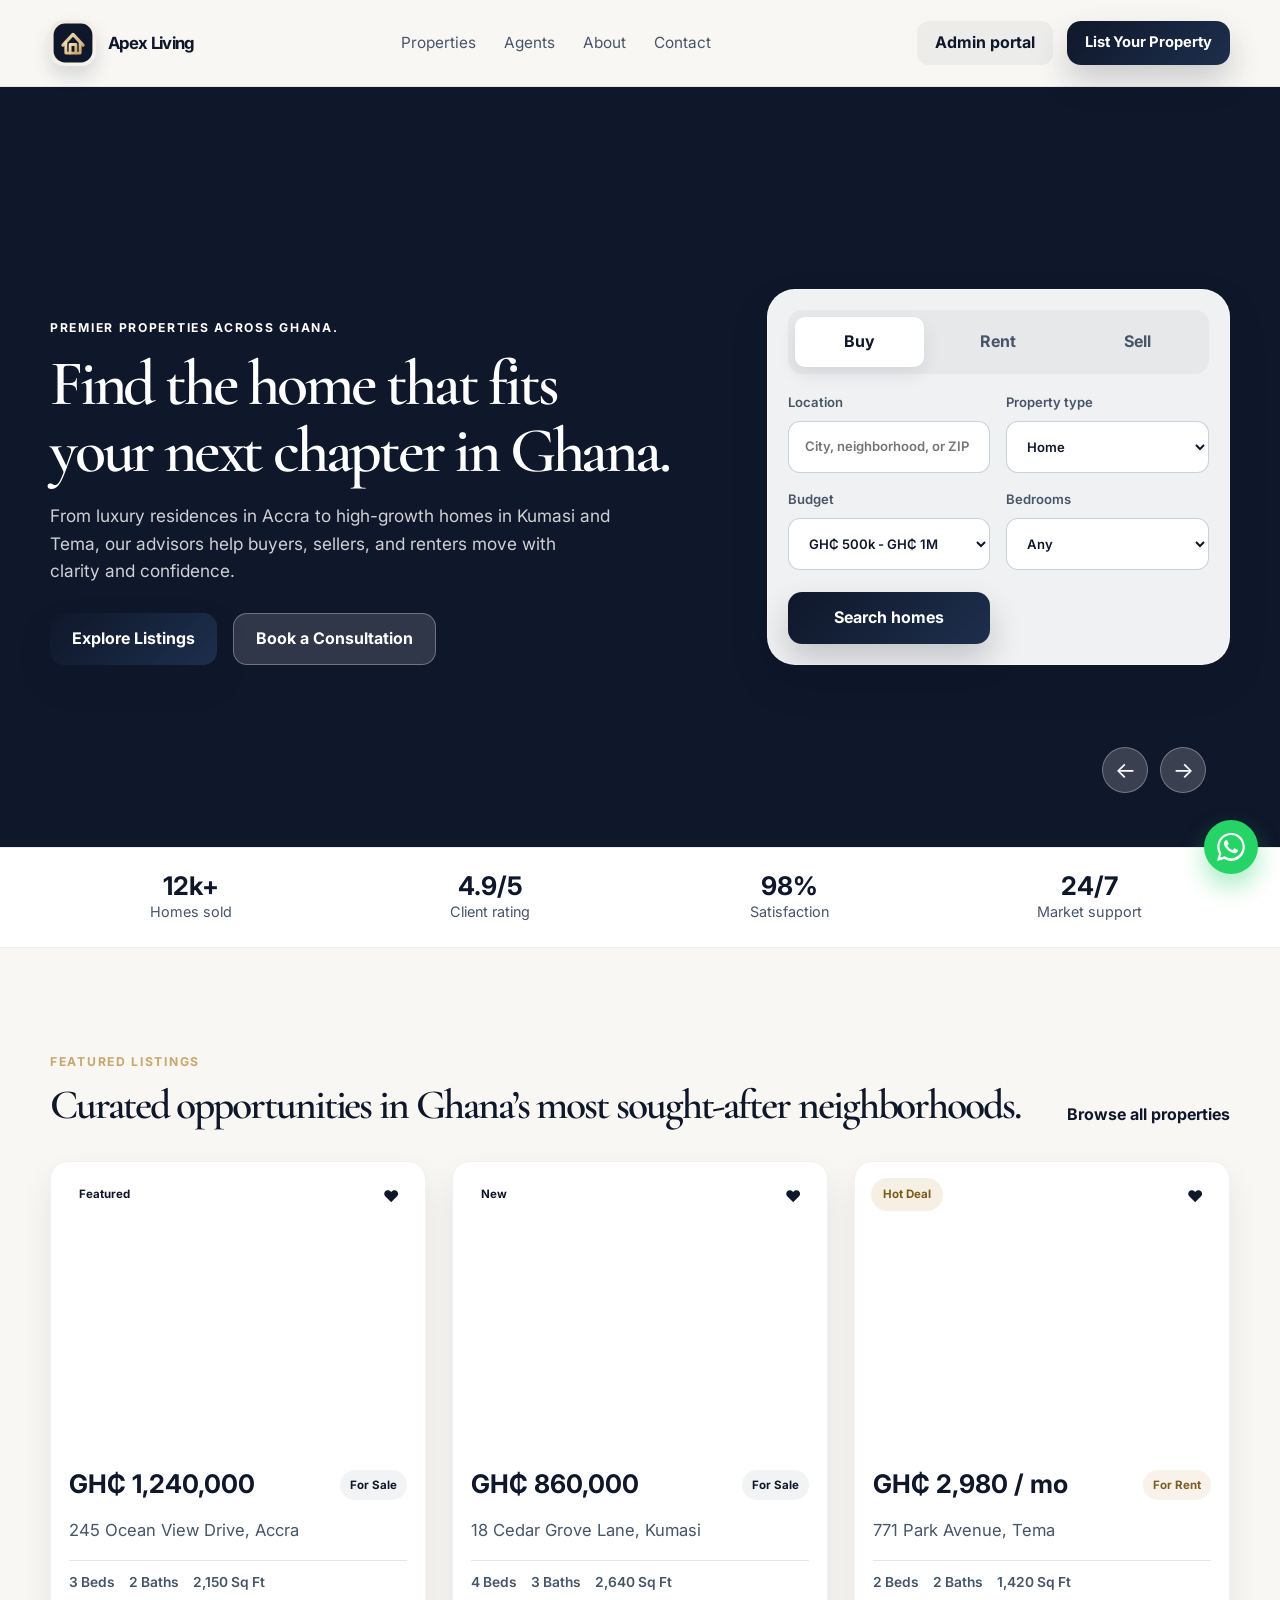
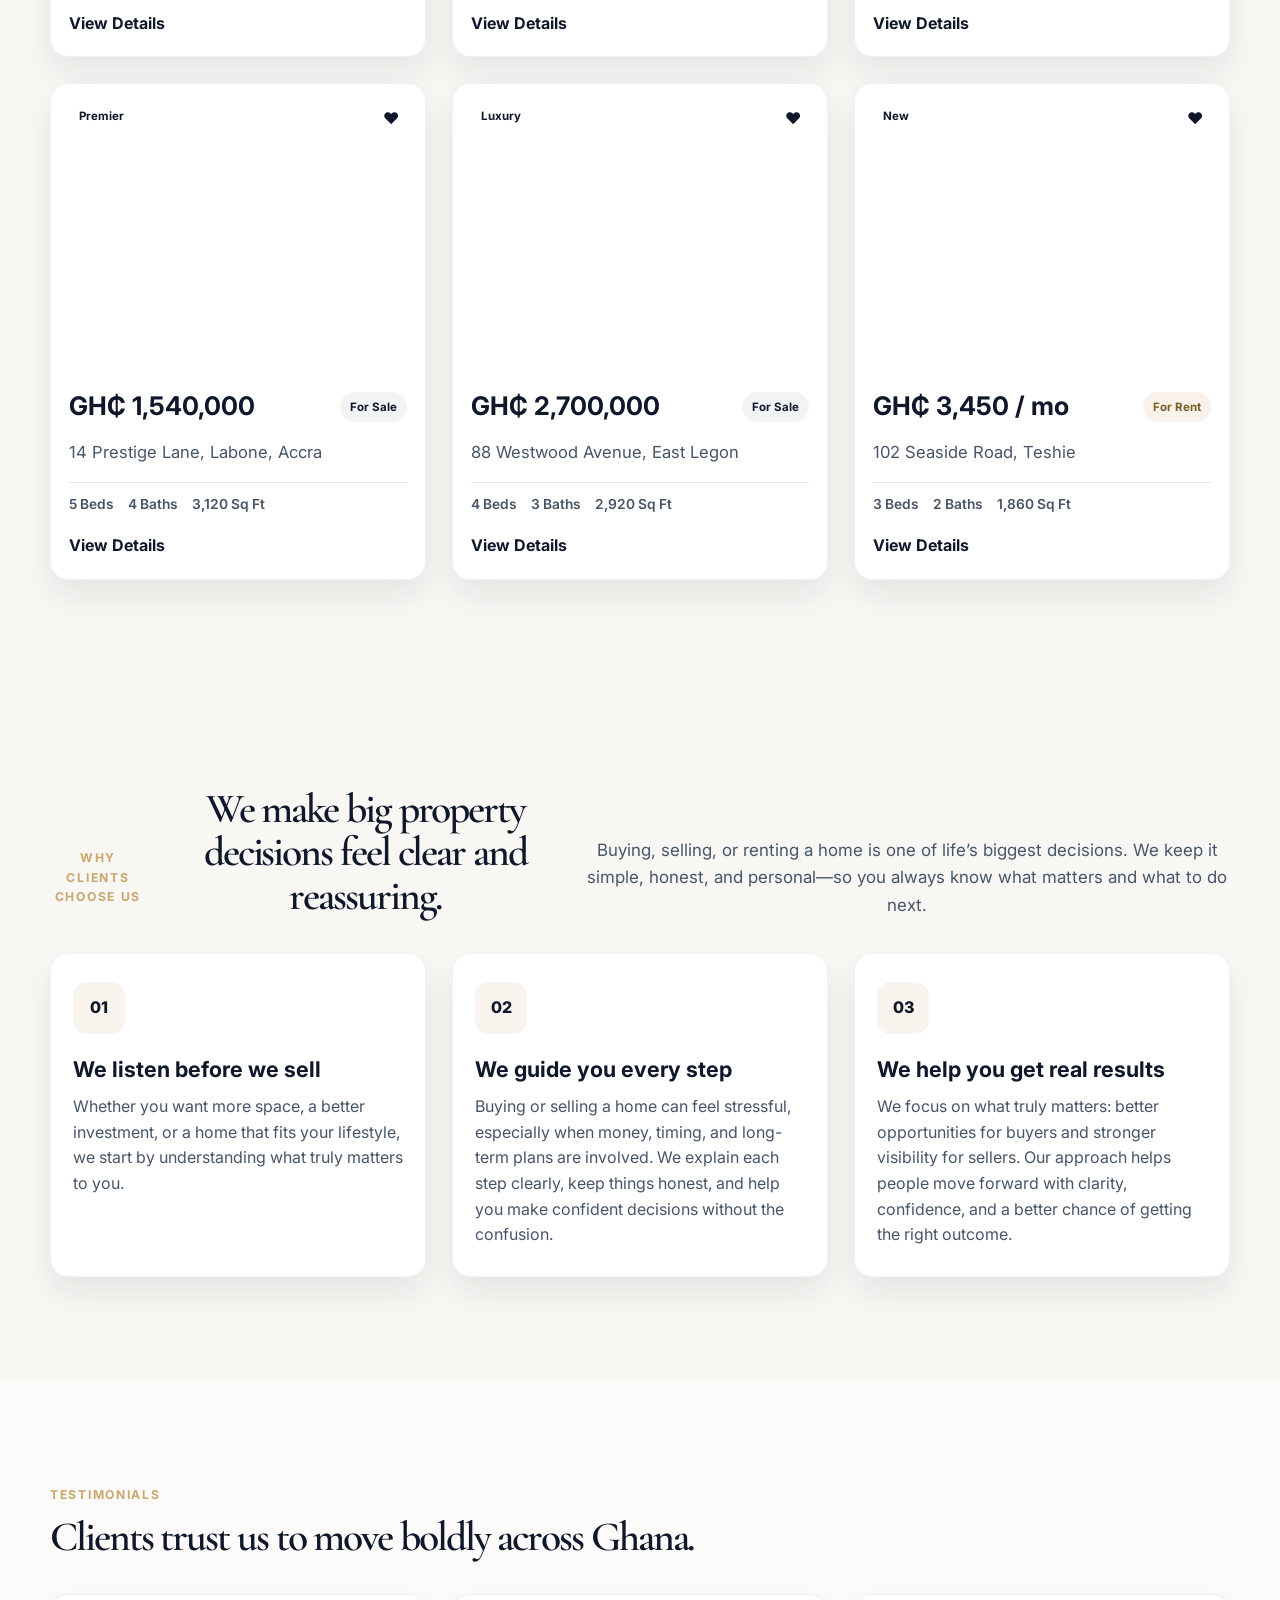
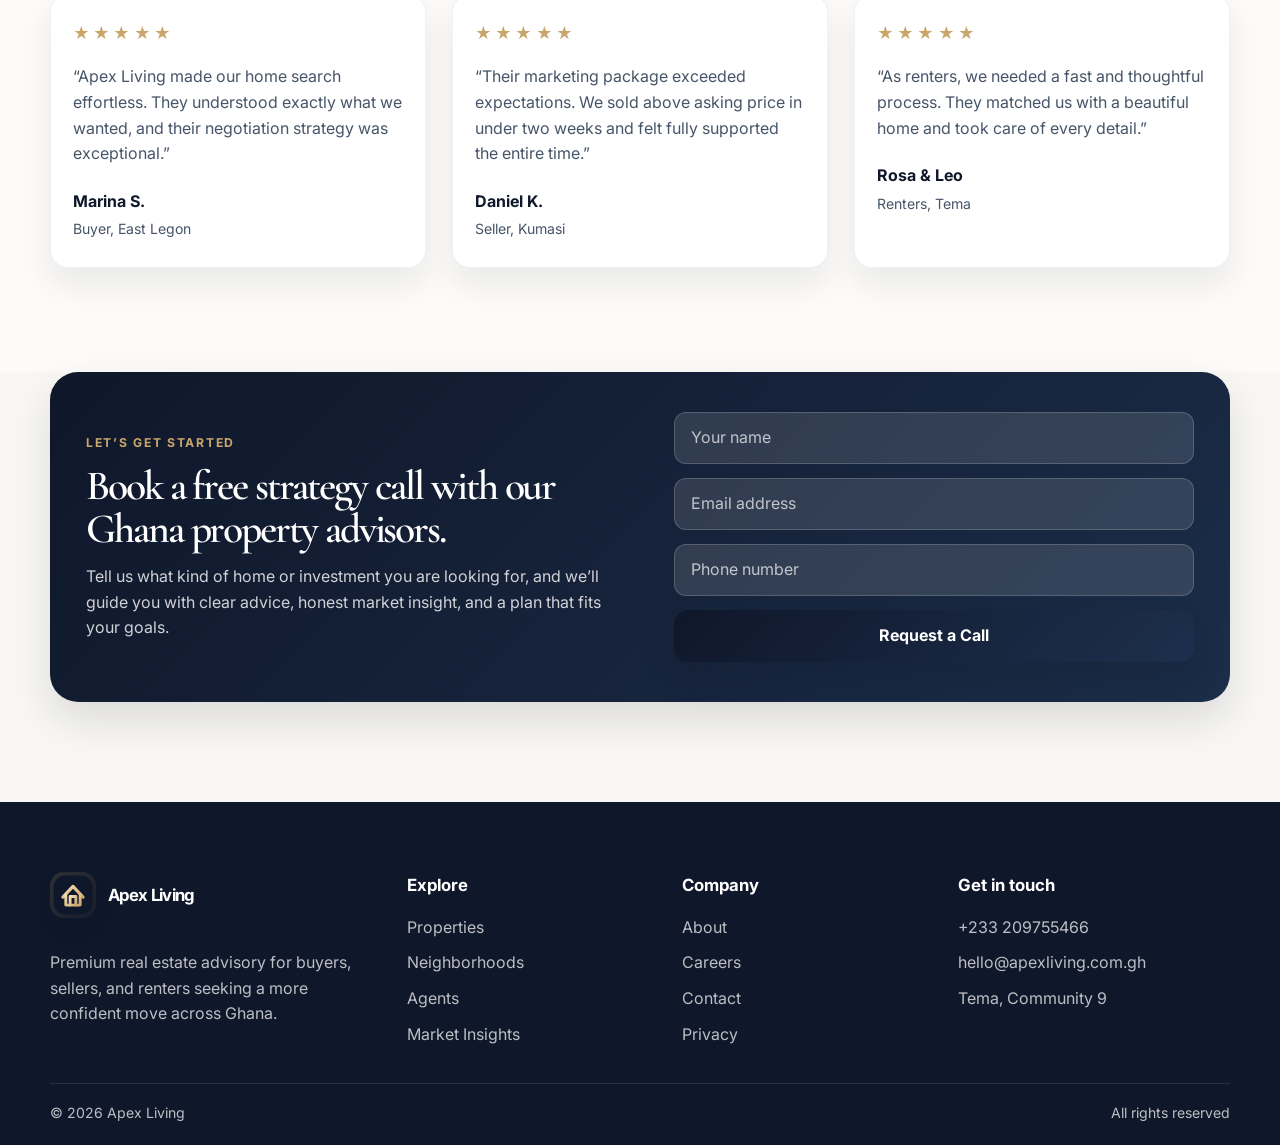
==== commit 046d3e8c: "fahhhhh" ====
--- a/index.html
+++ b/index.html
@@ -62,7 +62,6 @@
         </nav>
 
         <div class="nav-actions">
-          <button class="nav-link-btn" aria-label="Saved properties">Saved</button>
           <a class="nav-link-btn" href="admin.html">Admin portal</a>
           <a class="primary-btn small" href="admin.html#add-property">List Your Property</a>
         </div>
@@ -97,15 +96,15 @@
               <button class="tab" data-tab="sell" role="tab" aria-selected="false">Sell</button>
             </div>
 
-            <form class="search-form">
+            <form class="search-form search-form-panel active" data-search-mode="buy">
               <label>
                 <span>Location</span>
-                <input type="text" placeholder="City, neighborhood, or ZIP" />
-              </label>
-
-              <label>
-                <span>Type</span>
-                <select>
+                <input type="text" name="location" placeholder="City, neighborhood, or ZIP" />
+              </label>
+
+              <label>
+                <span>Property type</span>
+                <select name="propertyType">
                   <option>Home</option>
                   <option>Apartment</option>
                   <option>Townhome</option>
@@ -115,8 +114,8 @@
               </label>
 
               <label>
-                <span>Price</span>
-                <select>
+                <span>Budget</span>
+                <select name="budget">
                   <option>GH₵ 500k - GH₵ 1M</option>
                   <option>GH₵ 1M - GH₵ 2M</option>
                   <option>GH₵ 2M - GH₵ 5M</option>
@@ -126,7 +125,7 @@
 
               <label>
                 <span>Bedrooms</span>
-                <select>
+                <select name="bedrooms">
                   <option>Any</option>
                   <option>1+</option>
                   <option>2+</option>
@@ -135,7 +134,87 @@
                 </select>
               </label>
 
-              <button type="submit" class="primary-btn search-btn">Search</button>
+              <button type="submit" class="primary-btn search-btn">Search homes</button>
+            </form>
+
+            <form class="search-form search-form-panel" data-search-mode="rent" hidden>
+              <label>
+                <span>Location</span>
+                <input type="text" name="location" placeholder="Area or neighborhood" />
+              </label>
+
+              <label>
+                <span>Property type</span>
+                <select name="propertyType">
+                  <option>Apartment</option>
+                  <option>Home</option>
+                  <option>Townhome</option>
+                  <option>Villa</option>
+                  <option>Condo</option>
+                </select>
+              </label>
+
+              <label>
+                <span>Monthly budget</span>
+                <select name="budget">
+                  <option>GH₵ 1k - GH₵ 2k</option>
+                  <option>GH₵ 2k - GH₵ 4k</option>
+                  <option>GH₵ 4k - GH₵ 7k</option>
+                  <option>GH₵ 7k+</option>
+                </select>
+              </label>
+
+              <label>
+                <span>Move-in</span>
+                <select name="moveIn">
+                  <option>Immediately</option>
+                  <option>Within 1 month</option>
+                  <option>Within 2 months</option>
+                  <option>Flexible</option>
+                </select>
+              </label>
+
+              <button type="submit" class="primary-btn search-btn">Find rentals</button>
+            </form>
+
+            <form class="search-form search-form-panel" data-search-mode="sell" hidden>
+              <label>
+                <span>Location</span>
+                <input type="text" name="location" placeholder="Your property location" />
+              </label>
+
+              <label>
+                <span>Property type</span>
+                <select name="propertyType">
+                  <option>Home</option>
+                  <option>Apartment</option>
+                  <option>Townhome</option>
+                  <option>Villa</option>
+                  <option>Condo</option>
+                </select>
+              </label>
+
+              <label>
+                <span>Estimated value</span>
+                <select name="budget">
+                  <option>GH₵ 500k - GH₵ 1M</option>
+                  <option>GH₵ 1M - GH₵ 2M</option>
+                  <option>GH₵ 2M - GH₵ 5M</option>
+                  <option>GH₵ 5M+</option>
+                </select>
+              </label>
+
+              <label>
+                <span>Timing</span>
+                <select name="timeline">
+                  <option>ASAP</option>
+                  <option>Within 30 days</option>
+                  <option>Within 60 days</option>
+                  <option>Flexible</option>
+                </select>
+              </label>
+
+              <button type="submit" class="primary-btn search-btn">Get valuation</button>
             </form>
           </div>
         </div>
@@ -280,29 +359,117 @@
                       </label>
                     </div>
 
+                    <div class="purchase-form-grid">
+                      <label>
+                        <span>Payment method</span>
+                        <select name="paymentMethod" class="payment-method">
+                          <option value="Card payment">Card payment</option>
+                          <option value="Bank transfer">Bank transfer</option>
+                          <option value="Mobile money">Mobile money</option>
+                          <option value="Cash payment">Cash payment</option>
+                          <option value="Mortgage / financing">Mortgage / financing</option>
+                        </select>
+                      </label>
+                      <label>
+                        <span>Deposit amount</span>
+                        <input type="number" name="depositAmount" class="payment-amount" min="1" value="1" required />
+                      </label>
+                    </div>
+
                     <div class="payment-summary">
                       <span>Property price</span>
                       <strong class="checkout-price">GH₵ 0</strong>
                     </div>
 
-                    <label>
-                      <span>Deposit amount</span>
-                      <input type="number" name="depositAmount" class="payment-amount" min="1" value="1" required />
-                    </label>
-
-                    <div class="card-box">
-                      <label>
-                        <span>Card number</span>
-                        <input type="text" name="cardNumber" placeholder="1234 5678 9012 3456" maxlength="19" inputmode="numeric" required />
-                      </label>
-                      <div class="card-row">
+                    <div class="payment-method-details">
+                      <div class="method-box method-card active">
                         <label>
-                          <span>Expiry</span>
-                          <input type="text" name="cardExpiry" placeholder="MM/YY" maxlength="5" required />
+                          <span>Card number</span>
+                          <input type="text" name="cardNumber" placeholder="1234 5678 9012 3456" maxlength="19" inputmode="numeric" required />
+                        </label>
+                        <div class="card-row">
+                          <label>
+                            <span>Expiry</span>
+                            <input type="text" name="cardExpiry" placeholder="MM/YY" maxlength="5" required />
+                          </label>
+                          <label>
+                            <span>CVV</span>
+                            <input type="text" name="cardCvv" placeholder="123" maxlength="4" inputmode="numeric" required />
+                          </label>
+                        </div>
+                      </div>
+
+                      <div class="method-box method-bank-transfer" hidden>
+                        <label>
+                          <span>Bank name</span>
+                          <input type="text" name="bankName" placeholder="e.g. Ecobank Ghana" />
                         </label>
                         <label>
-                          <span>CVV</span>
-                          <input type="text" name="cardCvv" placeholder="123" maxlength="4" inputmode="numeric" required />
+                          <span>Reference / account name</span>
+                          <input type="text" name="bankReference" placeholder="Your name or payment reference" />
+                        </label>
+                      </div>
+
+                      <div class="method-box method-mobile-money" hidden>
+                        <label>
+                          <span>Mobile money number</span>
+                          <input type="tel" name="mobileMoneyNumber" placeholder="+233 24 000 0000" />
+                        </label>
+
+                        <div class="network-picker">
+                          <span class="network-picker-label">Network</span>
+                          <div class="network-options">
+                            <button type="button" class="mobile-network-option active" data-network="MTN">
+                              <span class="network-logo network-mtn" aria-hidden="true">
+                                <svg viewBox="0 0 40 40" aria-hidden="true" focusable="false">
+                                  <circle cx="20" cy="20" r="18" fill="#f4c542"/>
+                                  <path d="M13 26V14h4.1l4.7 7.2 4.7-7.2H30v12h-3.5V18.5l-4.7 7.2h-.4l-4.7-7.2V26H13Z" fill="#1d1d1d"/>
+                                </svg>
+                              </span>
+                              <span>MTN</span>
+                            </button>
+                            <button type="button" class="mobile-network-option" data-network="Vodafone Cash">
+                              <span class="network-logo network-vodafone" aria-hidden="true">
+                                <svg viewBox="0 0 40 40" aria-hidden="true" focusable="false">
+                                  <circle cx="20" cy="20" r="18" fill="#e4002b"/>
+                                  <path d="M13 26.8 18.2 13h3.7l4.7 9.3 2.3-9.3h3.2l-4.2 18.1h-3.7L20 20.9 16.3 26.8H13Z" fill="#ffffff"/>
+                                </svg>
+                              </span>
+                              <span>Vodafone Cash</span>
+                            </button>
+                            <button type="button" class="mobile-network-option" data-network="AirtelTigo Money">
+                              <span class="network-logo network-airtel" aria-hidden="true">
+                                <svg viewBox="0 0 40 40" aria-hidden="true" focusable="false">
+                                  <circle cx="20" cy="20" r="18" fill="#f97316"/>
+                                  <path d="M12 14.5h16v3.2H23.2v9.8h-6.4v-9.8H12v-3.2Zm7.8 8.5h2.4v-5.2h-2.4v5.2Z" fill="#fff7ed"/>
+                                </svg>
+                              </span>
+                              <span>AirtelTigo Money</span>
+                            </button>
+                          </div>
+                          <select name="mobileMoneyNetwork" class="mobile-money-hidden-select" aria-label="Select mobile money network">
+                            <option selected>MTN</option>
+                            <option>Vodafone Cash</option>
+                            <option>AirtelTigo Money</option>
+                          </select>
+                        </div>
+                      </div>
+
+                      <div class="method-box method-cash" hidden>
+                        <label>
+                          <span>Preferred cash schedule</span>
+                          <input type="text" name="cashSchedule" placeholder="e.g. 3 installments over 6 months" />
+                        </label>
+                      </div>
+
+                      <div class="method-box method-financing" hidden>
+                        <label>
+                          <span>Financing partner / lender</span>
+                          <input type="text" name="financingPartner" placeholder="e.g. Bank, mortgage provider" />
+                        </label>
+                        <label>
+                          <span>Estimated loan coverage</span>
+                          <input type="text" name="financingCoverage" placeholder="e.g. 60% of property price" />
                         </label>
                       </div>
                     </div>
--- a/styles.css
+++ b/styles.css
@@ -374,6 +374,14 @@
   gap: 16px;
 }
 
+.search-form-panel {
+  display: none;
+}
+
+.search-form-panel.active {
+  display: grid;
+}
+
 .search-form label {
   display: flex;
   flex-direction: column;
@@ -830,6 +838,118 @@
   border: 1px solid rgba(148, 163, 184, 0.18);
 }
 
+.payment-method-details {
+  display: grid;
+  gap: 12px;
+}
+
+.method-box {
+  display: grid;
+  gap: 12px;
+  padding: 14px;
+  border-radius: 14px;
+  background: linear-gradient(180deg, rgba(255, 255, 255, 0.82), rgba(15, 23, 42, 0.025));
+  border: 1px solid rgba(148, 163, 184, 0.22);
+  box-shadow: inset 0 1px 0 rgba(255, 255, 255, 0.8);
+  transition: border-color 0.2s ease, box-shadow 0.2s ease, transform 0.2s ease;
+}
+
+.method-box.active {
+  border-color: rgba(201, 166, 107, 0.7);
+  box-shadow: 0 10px 22px rgba(201, 166, 107, 0.12), inset 0 1px 0 rgba(255, 255, 255, 0.9);
+}
+
+.network-picker {
+  display: grid;
+  gap: 10px;
+}
+
+.network-picker-label {
+  font-size: 0.8rem;
+  font-weight: 700;
+  color: var(--slate-700);
+}
+
+.network-options {
+  display: grid;
+  grid-template-columns: repeat(3, minmax(0, 1fr));
+  gap: 10px;
+}
+
+.mobile-network-option {
+  display: flex;
+  align-items: center;
+  gap: 10px;
+  width: 100%;
+  min-height: 52px;
+  padding: 10px 12px;
+  border: 1px solid rgba(148, 163, 184, 0.35);
+  border-radius: 12px;
+  background: rgba(255, 255, 255, 0.8);
+  color: var(--navy-900);
+  font-size: 0.8rem;
+  font-weight: 700;
+  text-align: left;
+  transition: border-color 0.2s ease, box-shadow 0.2s ease, transform 0.2s ease;
+}
+
+.mobile-network-option:hover,
+.mobile-network-option:focus-visible {
+  border-color: rgba(201, 166, 107, 0.8);
+  box-shadow: 0 8px 18px rgba(15, 23, 42, 0.08);
+}
+
+.mobile-network-option.active {
+  border-color: rgba(201, 166, 107, 0.9);
+  background: rgba(201, 166, 107, 0.08);
+  box-shadow: 0 8px 18px rgba(201, 166, 107, 0.12);
+}
+
+.network-logo {
+  display: inline-flex;
+  align-items: center;
+  justify-content: center;
+  width: 32px;
+  height: 32px;
+  border-radius: 50%;
+  flex-shrink: 0;
+  overflow: hidden;
+}
+
+.network-logo svg {
+  width: 100%;
+  height: 100%;
+  display: block;
+}
+
+.network-mtn {
+  background: transparent;
+}
+
+.network-vodafone {
+  background: transparent;
+}
+
+.network-airtel {
+  background: transparent;
+}
+
+.mobile-money-hidden-select {
+  position: absolute;
+  width: 1px;
+  height: 1px;
+  padding: 0;
+  margin: -1px;
+  overflow: hidden;
+  clip: rect(0, 0, 0, 0);
+  white-space: nowrap;
+  border: 0;
+}
+
+.method-box[hidden] {
+  display: none;
+}
+
 .purchase-status {
   min-height: 24px;
   margin: 0;
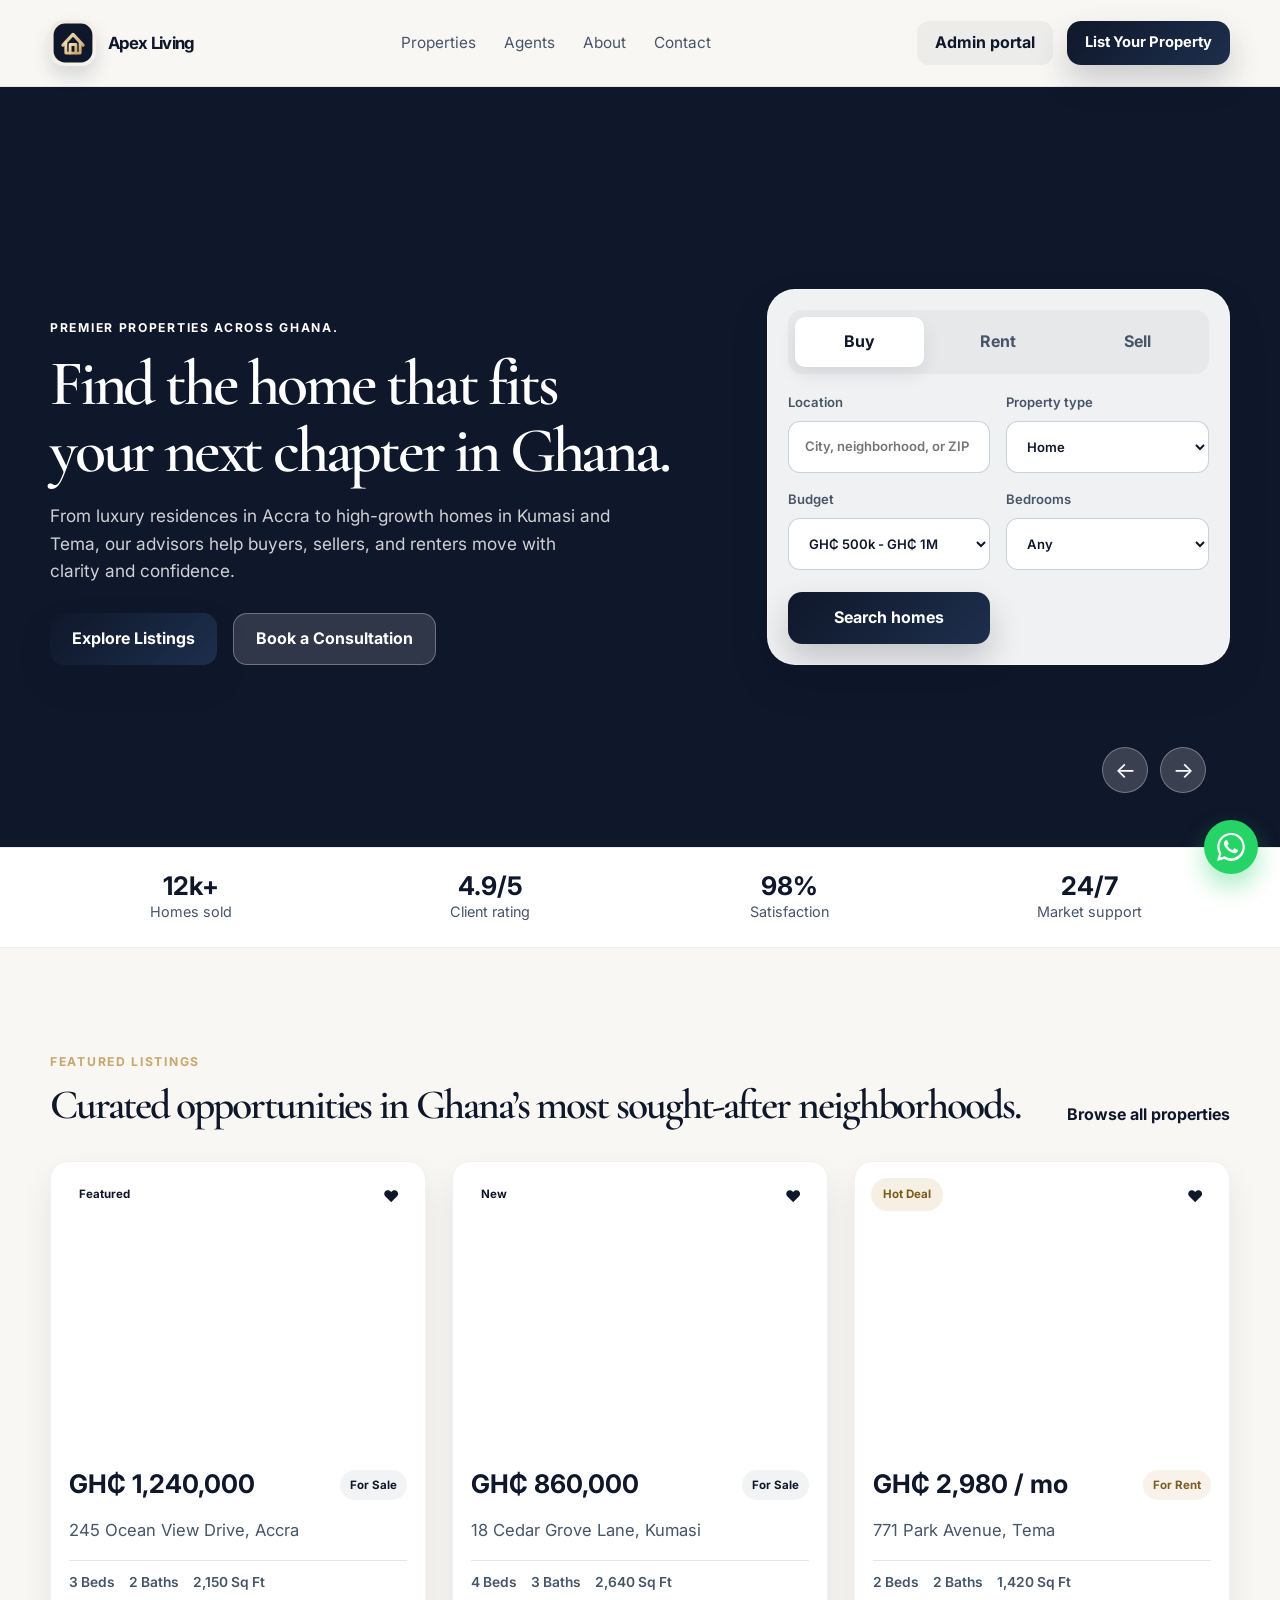
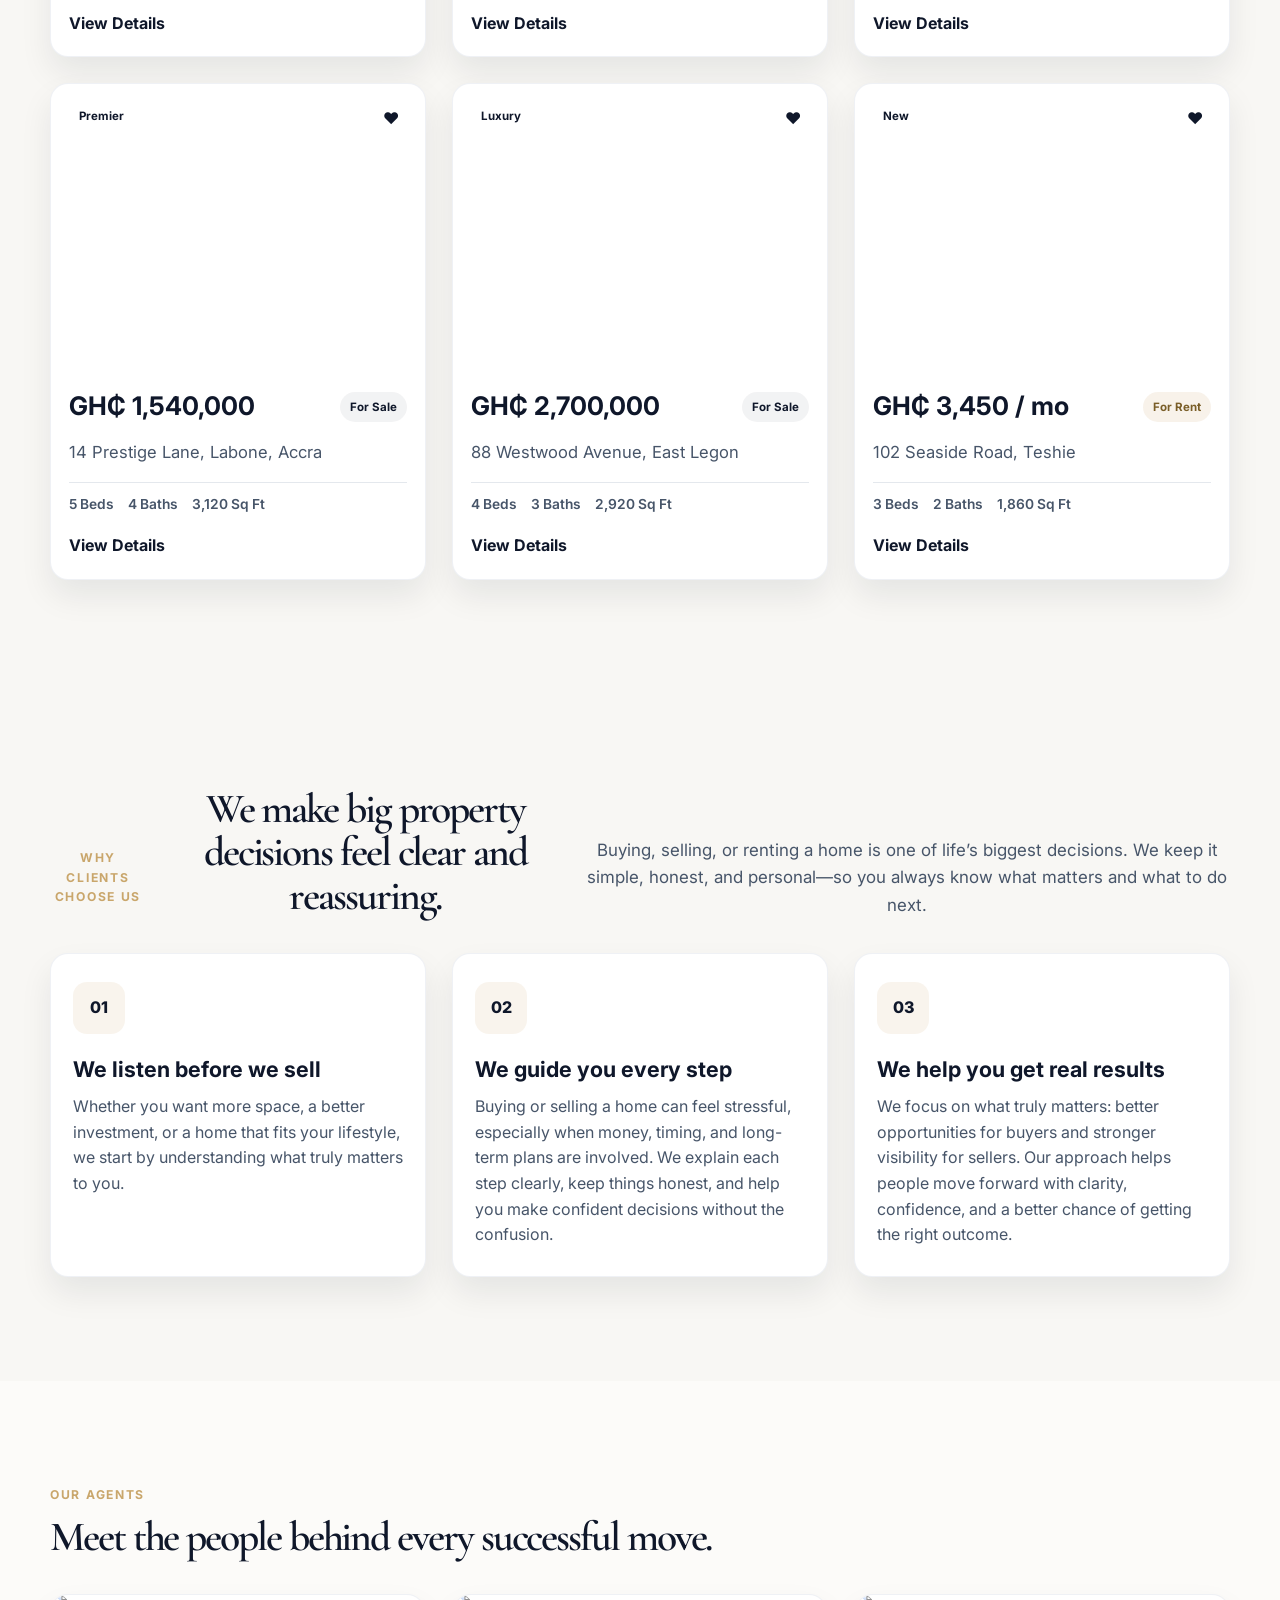
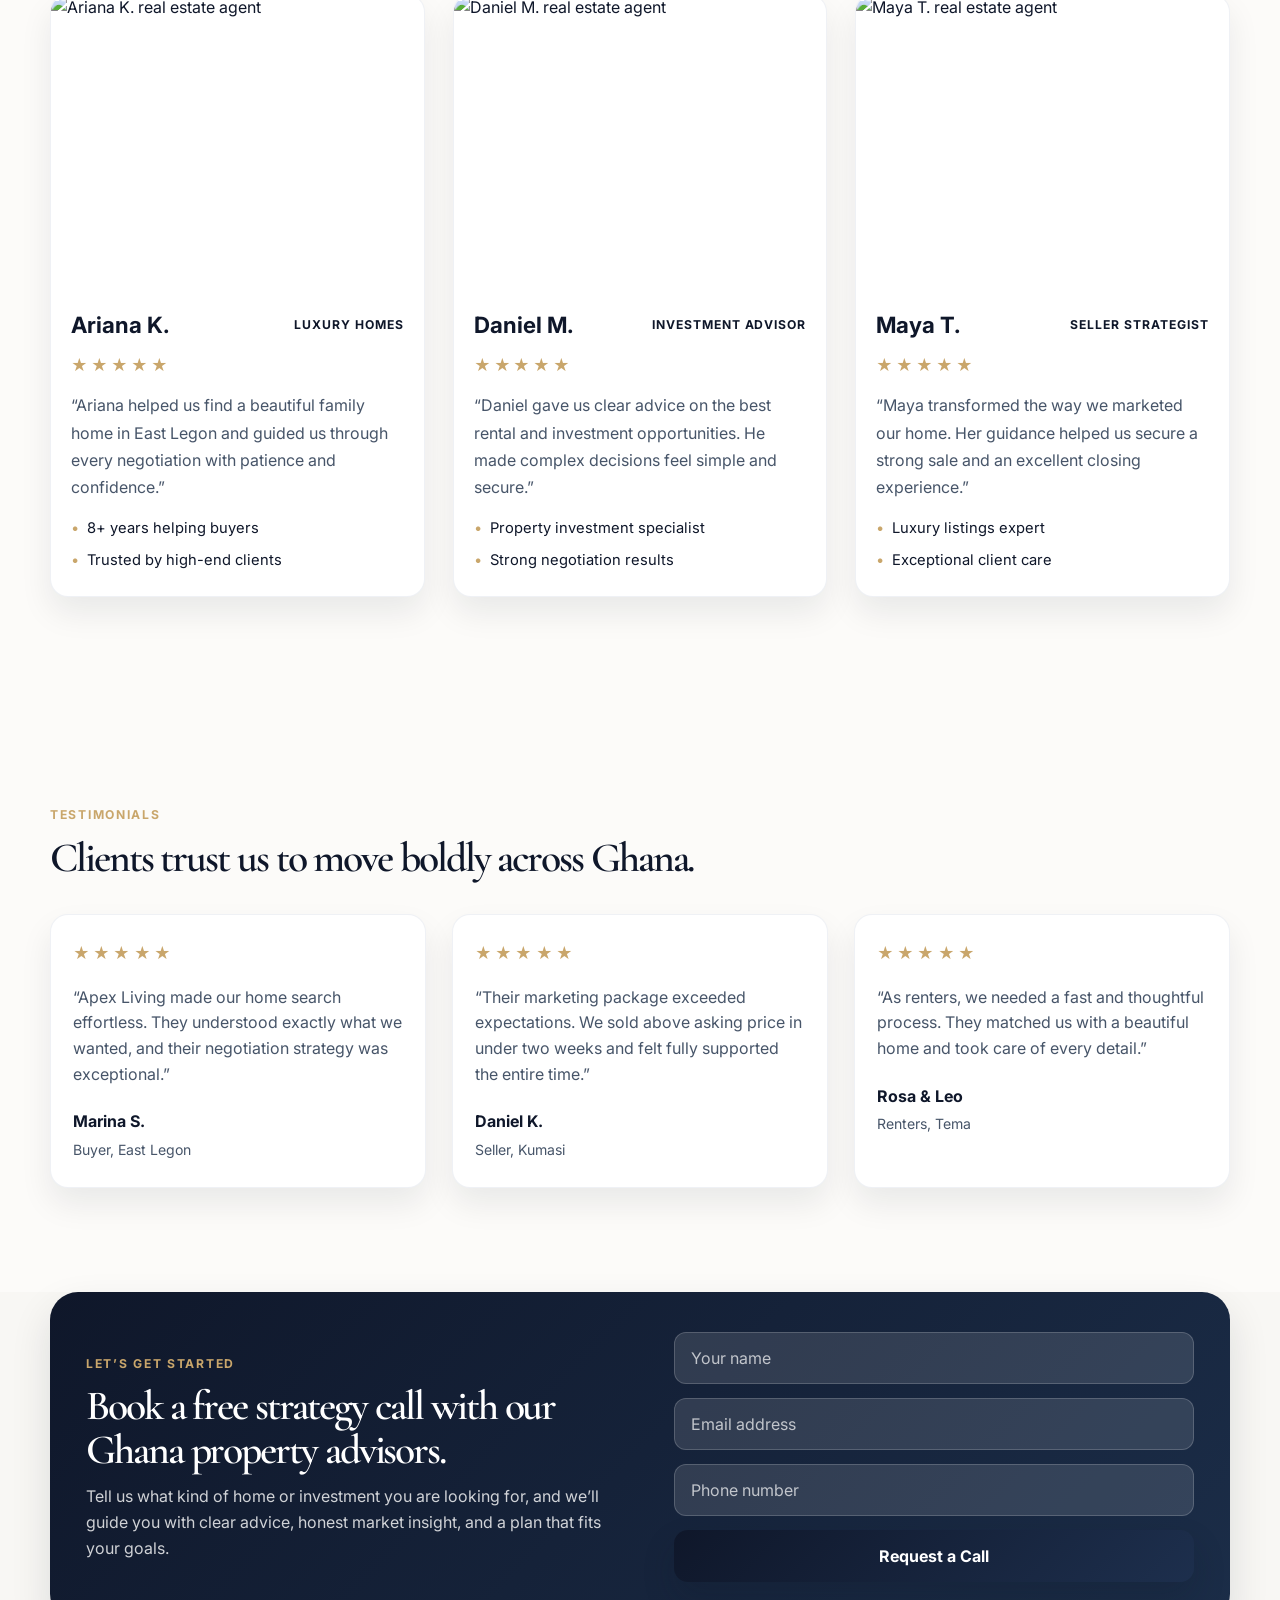
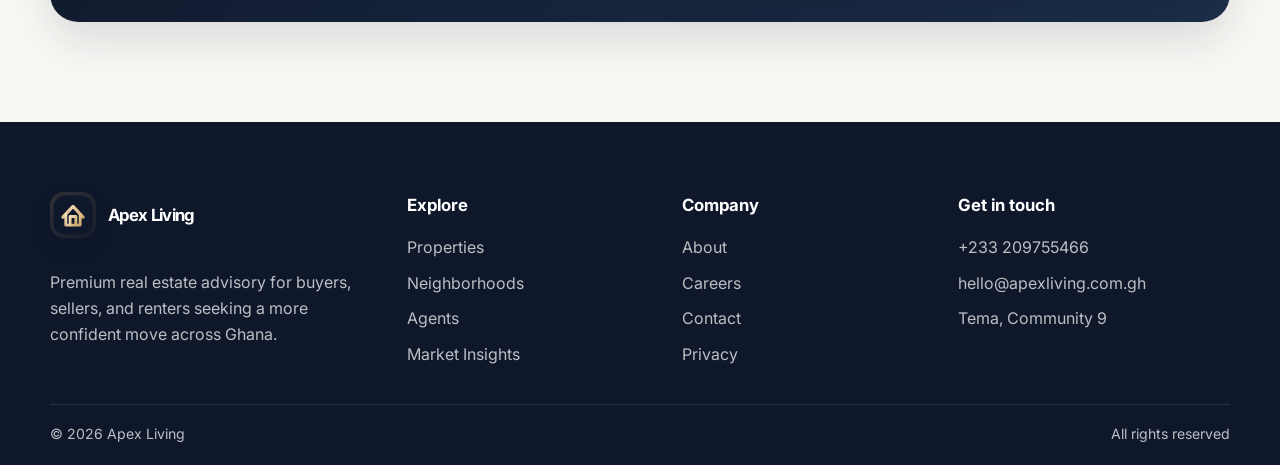
==== commit e5257934: "agents" ====
--- a/index.html
+++ b/index.html
@@ -526,6 +526,88 @@
         </div>
       </section>
 
+      <section class="section agents" id="agents">
+        <div class="container">
+          <div class="section-heading">
+            <div>
+              <p class="eyebrow accent">Our agents</p>
+              <h2>Meet the people behind every successful move.</h2>
+            </div>
+          </div>
+
+          <div class="agent-grid">
+            <article class="agent-card">
+              <img
+                class="agent-photo"
+                src="https://images.unsplash.com/photo-1494790108377-be9c29b29330?auto=format&fit=crop&w=900&q=80"
+                alt="Ariana K. real estate agent"
+              />
+              <div class="agent-info">
+                <div class="agent-header">
+                  <h3>Ariana K.</h3>
+                  <span>Luxury homes</span>
+                </div>
+                <div class="agent-rating">★★★★★</div>
+                <p>
+                  “Ariana helped us find a beautiful family home in East Legon and guided us through every
+                  negotiation with patience and confidence.”
+                </p>
+                <ul class="agent-points">
+                  <li>8+ years helping buyers</li>
+                  <li>Trusted by high-end clients</li>
+                </ul>
+              </div>
+            </article>
+
+            <article class="agent-card">
+              <img
+                class="agent-photo"
+                src="https://images.unsplash.com/photo-1500648767791-00dcc994a43e?auto=format&fit=crop&w=900&q=80"
+                alt="Daniel M. real estate agent"
+              />
+              <div class="agent-info">
+                <div class="agent-header">
+                  <h3>Daniel M.</h3>
+                  <span>Investment advisor</span>
+                </div>
+                <div class="agent-rating">★★★★★</div>
+                <p>
+                  “Daniel gave us clear advice on the best rental and investment opportunities. He made complex
+                  decisions feel simple and secure.”
+                </p>
+                <ul class="agent-points">
+                  <li>Property investment specialist</li>
+                  <li>Strong negotiation results</li>
+                </ul>
+              </div>
+            </article>
+
+            <article class="agent-card">
+              <img
+                class="agent-photo"
+                src="https://images.unsplash.com/photo-1487412720507-e7ab37603c6f?auto=format&fit=crop&w=900&q=80"
+                alt="Maya T. real estate agent"
+              />
+              <div class="agent-info">
+                <div class="agent-header">
+                  <h3>Maya T.</h3>
+                  <span>Seller strategist</span>
+                </div>
+                <div class="agent-rating">★★★★★</div>
+                <p>
+                  “Maya transformed the way we marketed our home. Her guidance helped us secure a strong sale
+                  and an excellent closing experience.”
+                </p>
+                <ul class="agent-points">
+                  <li>Luxury listings expert</li>
+                  <li>Exceptional client care</li>
+                </ul>
+              </div>
+            </article>
+          </div>
+        </div>
+      </section>
+
       <section class="section testimonials">
         <div class="container">
           <div class="section-heading">
--- a/styles.css
+++ b/styles.css
@@ -1019,6 +1019,85 @@
   color: var(--slate-700);
 }
 
+.agents {
+  background: rgba(255, 255, 255, 0.45);
+}
+
+.agent-grid {
+  display: grid;
+  grid-template-columns: repeat(3, minmax(0, 1fr));
+  gap: 28px;
+}
+
+.agent-card {
+  background: var(--white);
+  border-radius: var(--radius-lg);
+  overflow: hidden;
+  border: 1px solid rgba(148, 163, 184, 0.15);
+  box-shadow: var(--shadow-card);
+}
+
+.agent-photo {
+  display: block;
+  width: 100%;
+  height: 290px;
+  object-fit: cover;
+}
+
+.agent-info {
+  padding: 22px 20px 24px;
+}
+
+.agent-header {
+  display: flex;
+  align-items: center;
+  justify-content: space-between;
+  gap: 12px;
+  margin-bottom: 10px;
+}
+
+.agent-header h3 {
+  margin: 0;
+  font-size: 1.4rem;
+}
+
+.agent-header span {
+  font-size: 0.76rem;
+  font-weight: 700;
+  letter-spacing: 0.08em;
+  text-transform: uppercase;
+  color: var(--gold-600);
+}
+
+.agent-rating {
+  color: var(--gold-500);
+  letter-spacing: 0.18em;
+  margin-bottom: 14px;
+}
+
+.agent-card p {
+  margin: 0;
+  color: var(--slate-700);
+  line-height: 1.7;
+}
+
+.agent-points {
+  list-style: none;
+  margin: 16px 0 0;
+  padding: 0;
+  display: flex;
+  flex-direction: column;
+  gap: 8px;
+  color: var(--navy-900);
+  font-size: 0.92rem;
+}
+
+.agent-points li::before {
+  content: "•";
+  color: var(--gold-500);
+  margin-right: 8px;
+}
+
 .testimonials {
   background: rgba(255, 255, 255, 0.45);
 }
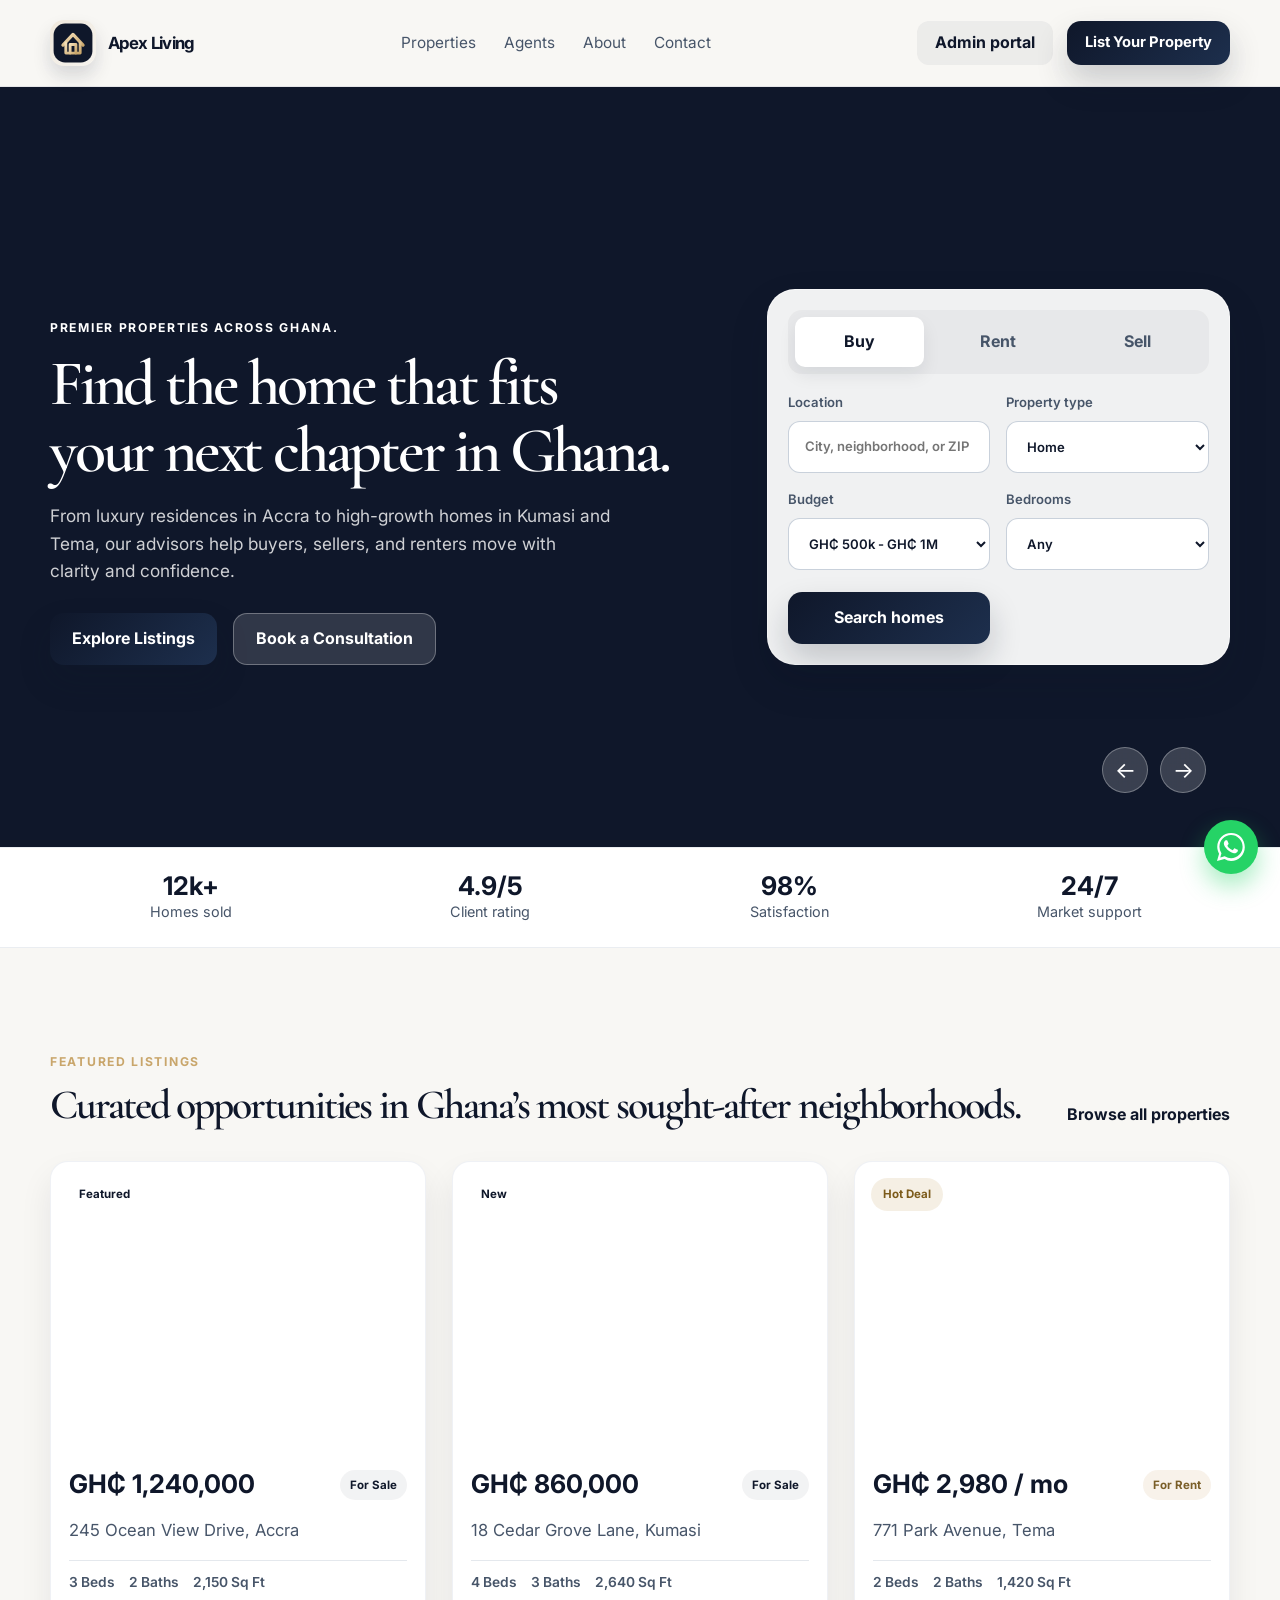
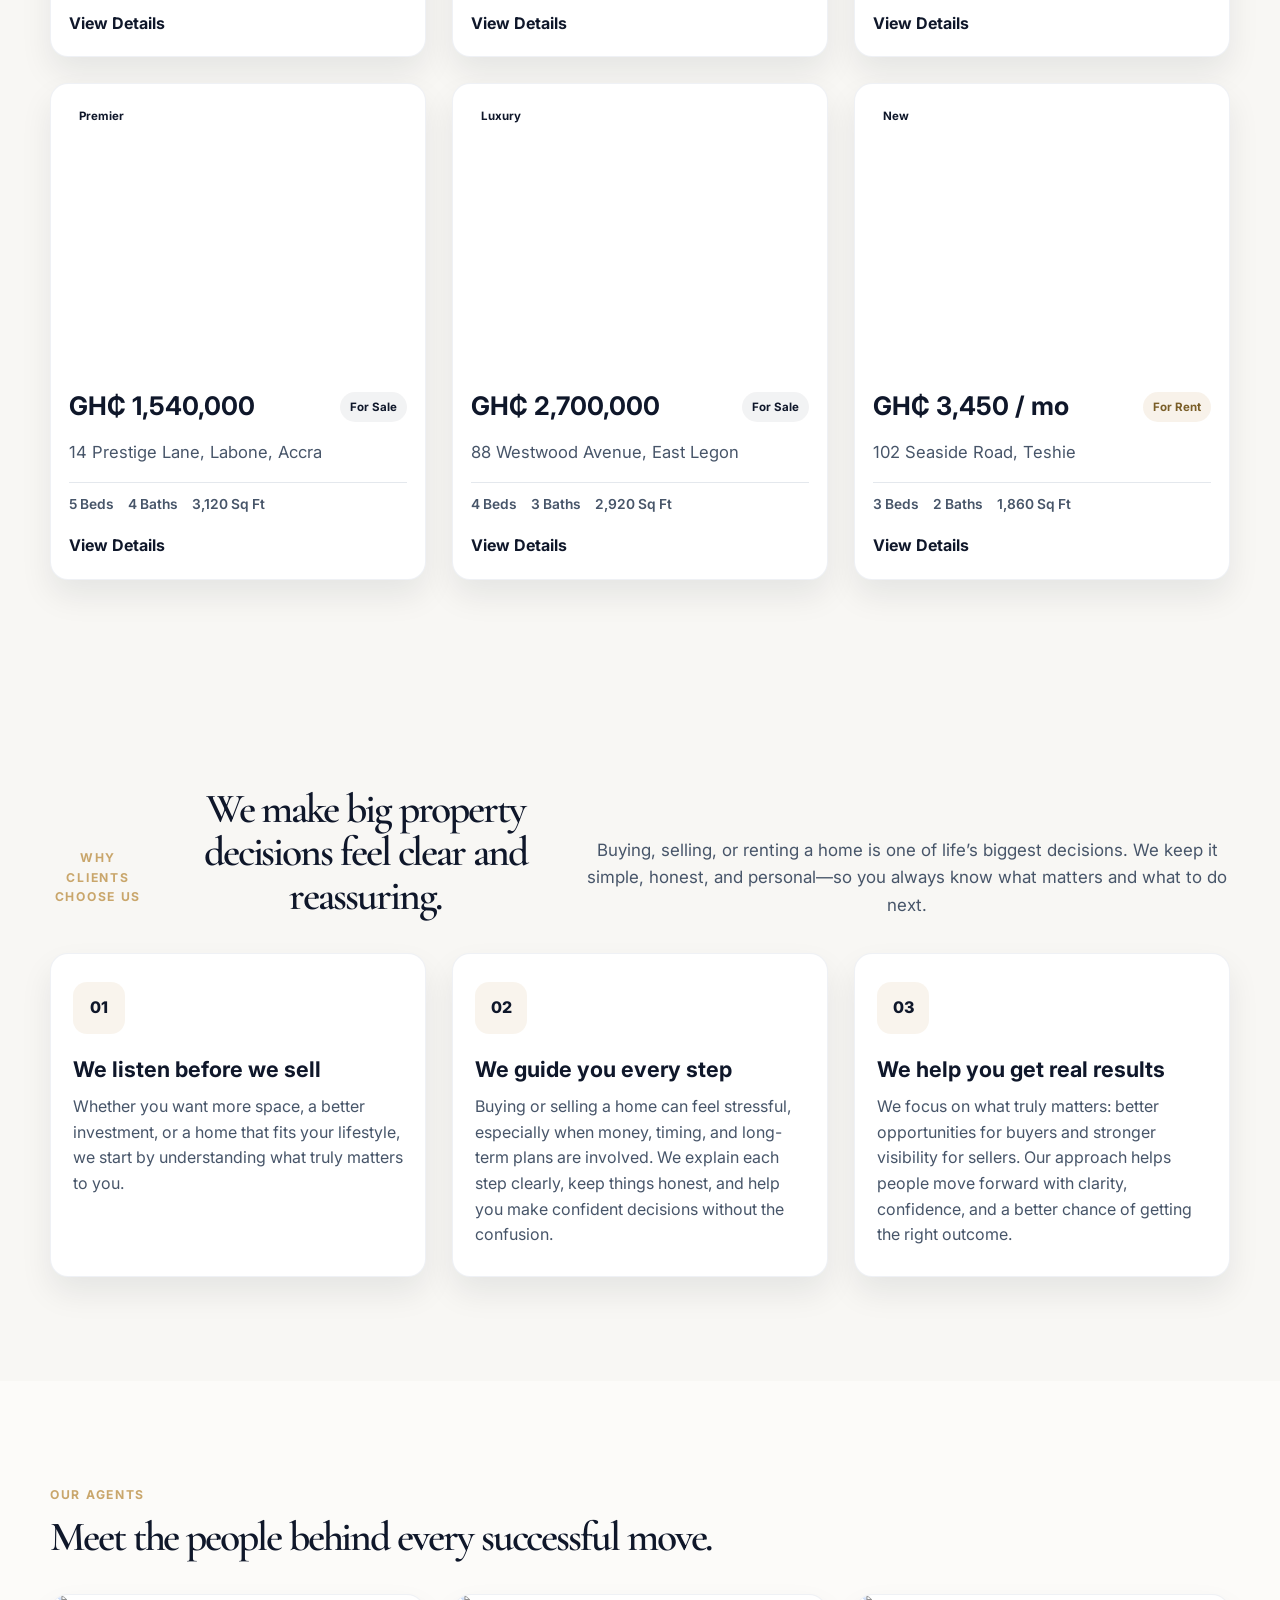
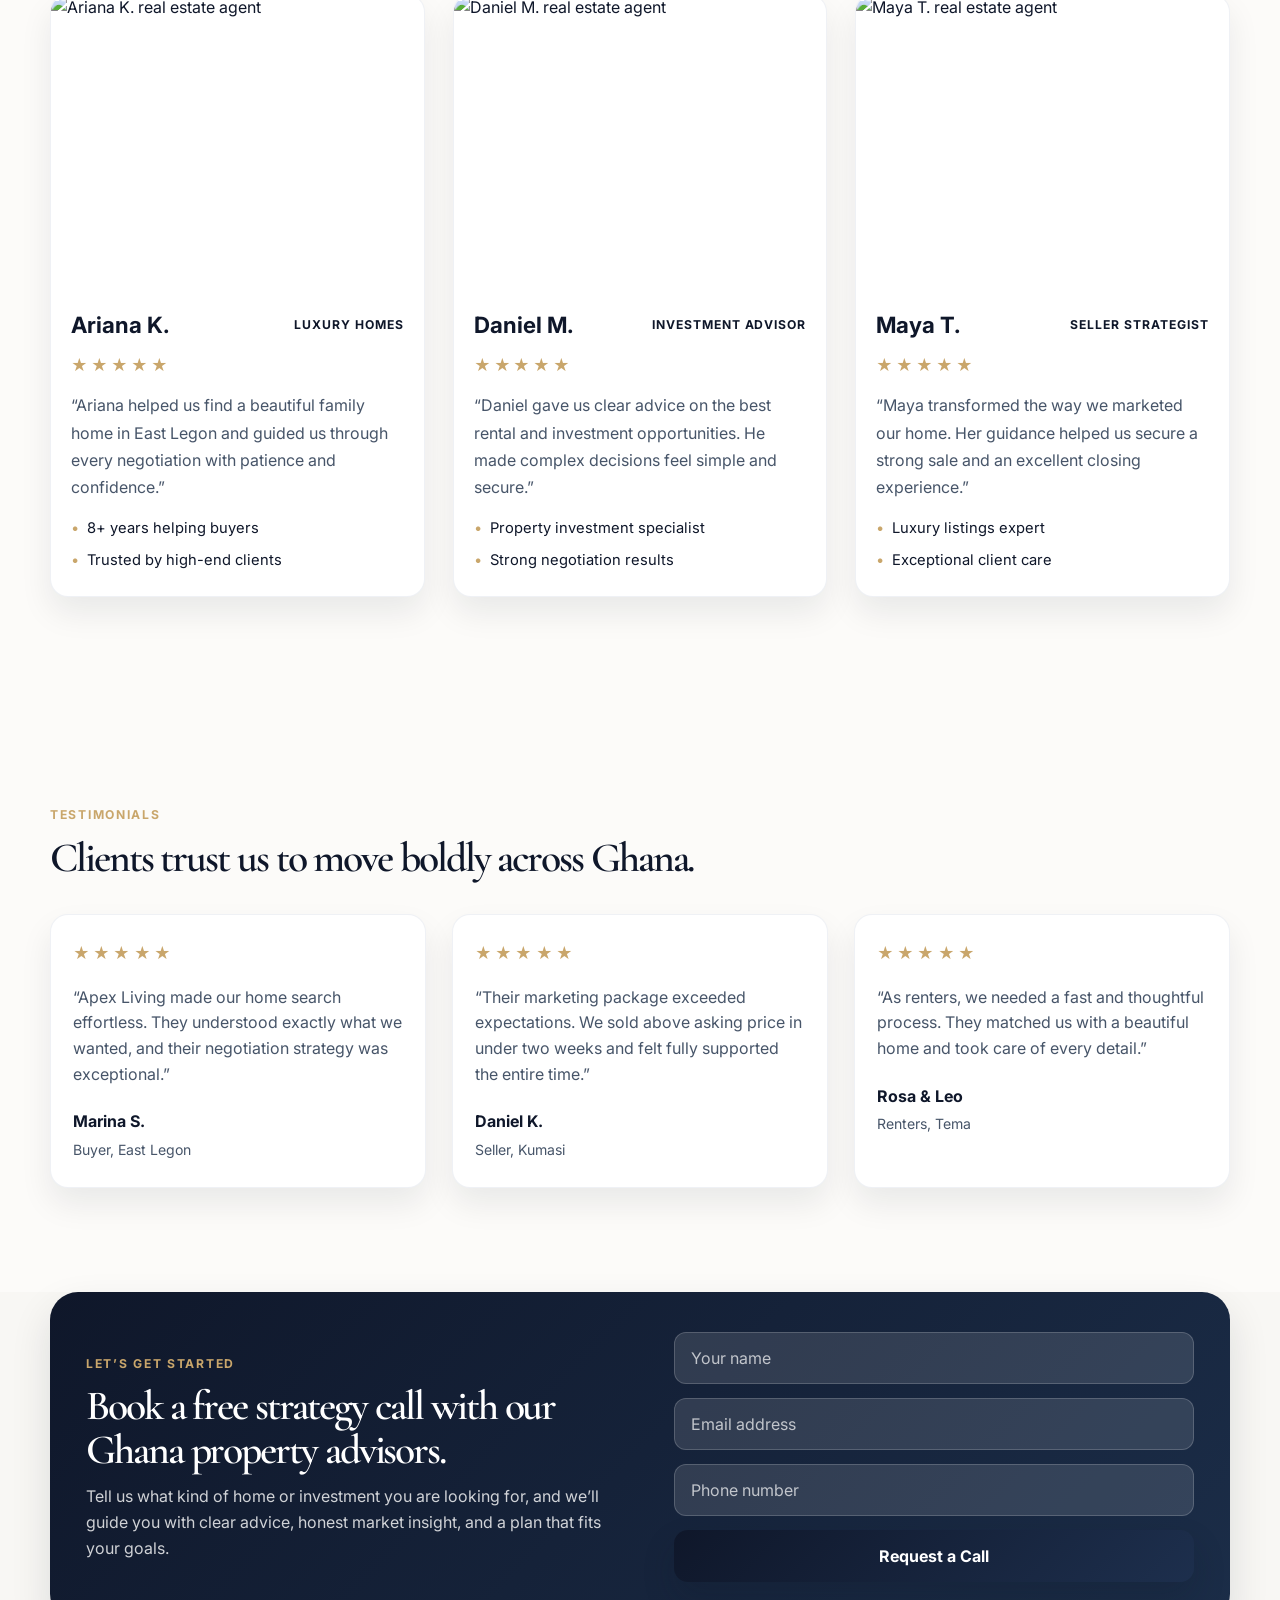
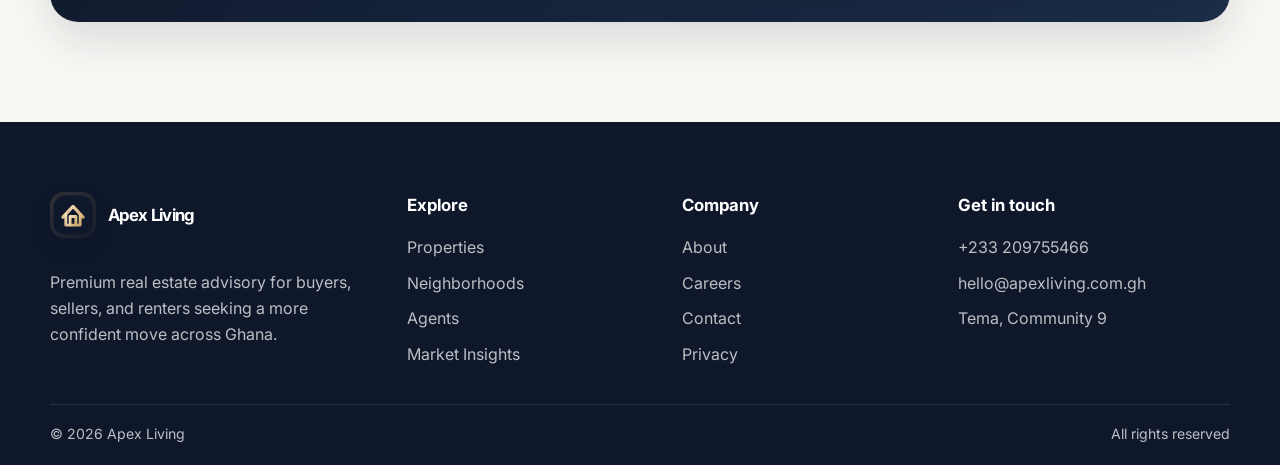
==== commit 6113d8df: "hearts" ====
--- a/index.html
+++ b/index.html
@@ -243,7 +243,6 @@
             <article class="property-card">
               <div class="property-image image-one">
                 <span class="badge">Featured</span>
-                <button class="save-btn" aria-label="Save listing">♥</button>
               </div>
               <div class="property-content">
                 <div class="price-row">
@@ -263,7 +262,6 @@
             <article class="property-card">
               <div class="property-image image-two">
                 <span class="badge">New</span>
-                <button class="save-btn" aria-label="Save listing">♥</button>
               </div>
               <div class="property-content">
                 <div class="price-row">
@@ -283,7 +281,6 @@
             <article class="property-card">
               <div class="property-image image-three">
                 <span class="badge hot">Hot Deal</span>
-                <button class="save-btn" aria-label="Save listing">♥</button>
               </div>
               <div class="property-content">
                 <div class="price-row">
--- a/styles.css
+++ b/styles.css
@@ -195,8 +195,7 @@
 .primary-btn:hover,
 .secondary-btn:hover,
 .text-btn:hover,
-.tab:hover,
-.save-btn:hover {
+.tab:hover {
   transform: translateY(-1px);
 }
 
@@ -530,17 +529,6 @@
 .badge.hot {
   background: rgba(201, 166, 107, 0.18);
   color: #7c5b1b;
-}
-
-.save-btn {
-  position: absolute;
-  top: 16px;
-  right: 16px;
-  width: 36px;
-  height: 36px;
-  border-radius: 50%;
-  background: rgba(255, 255, 255, 0.85);
-  color: var(--navy-900);
 }
 
 .property-content {
